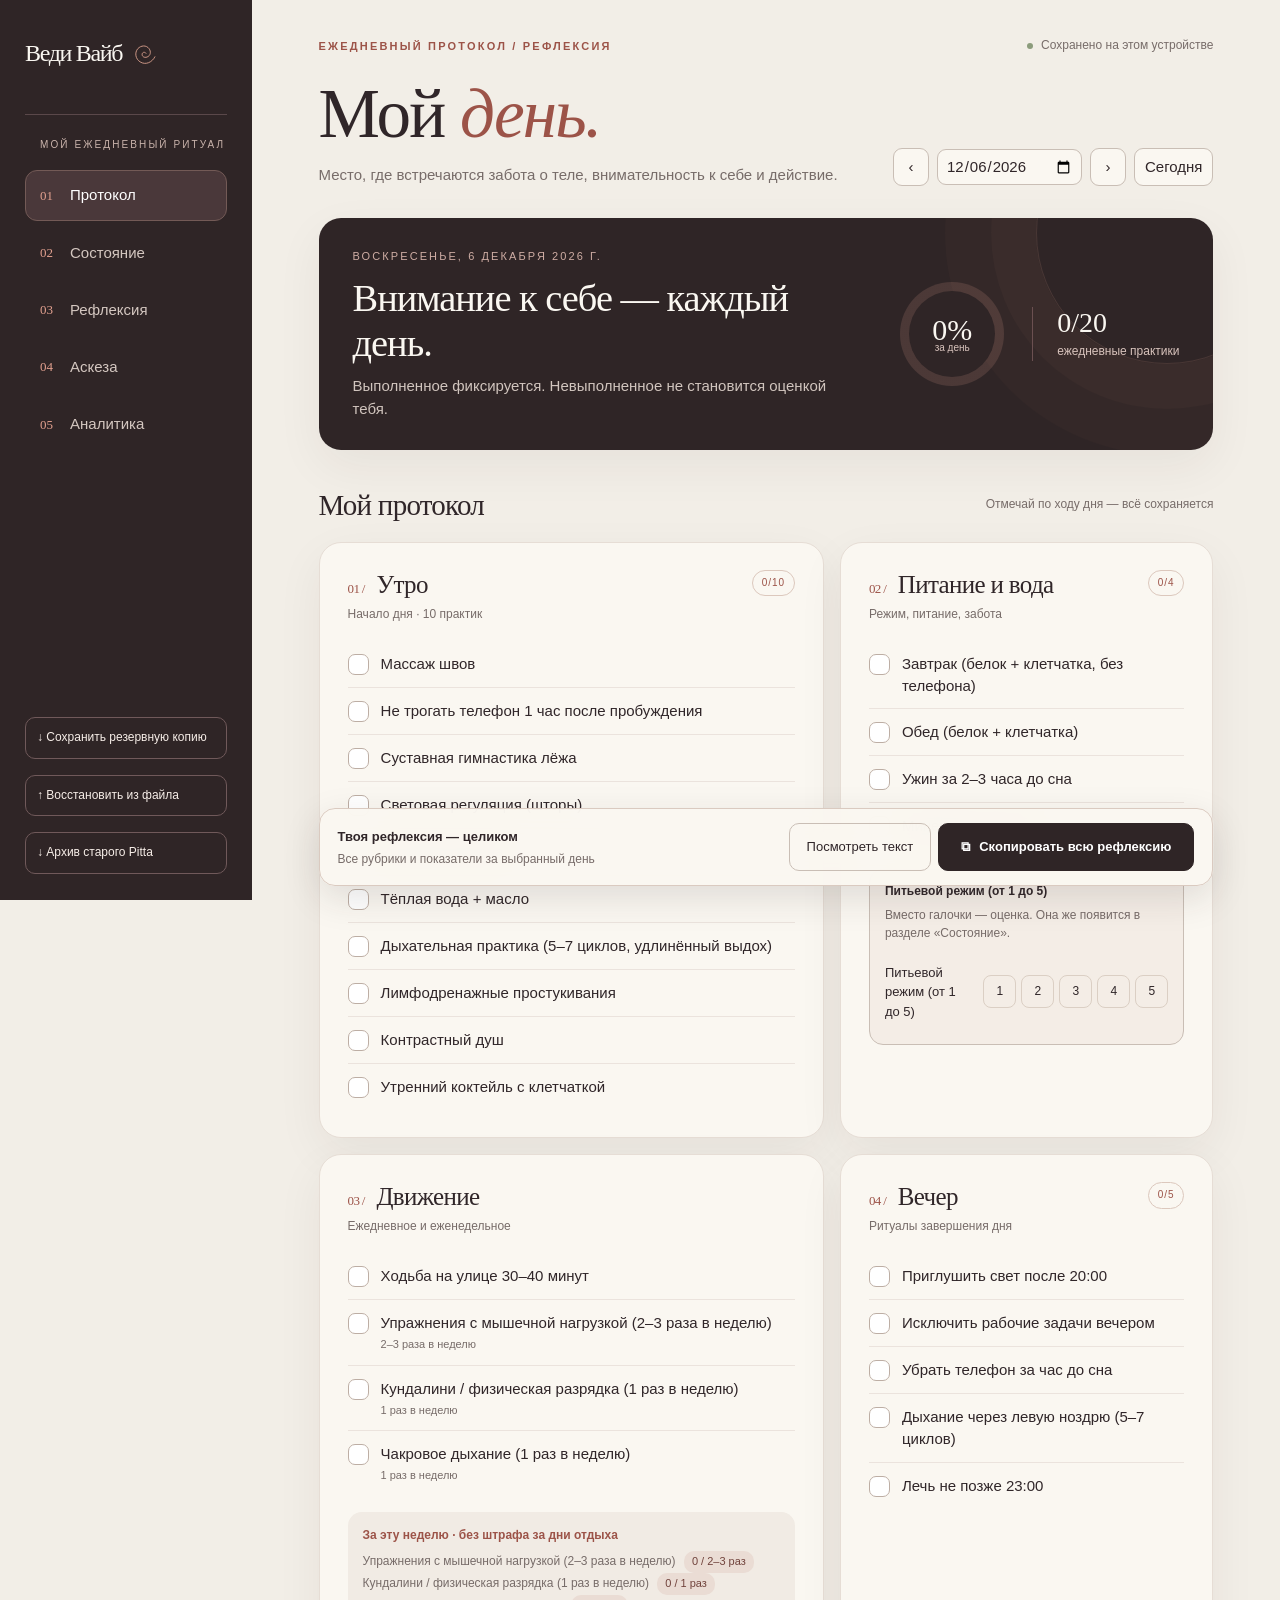
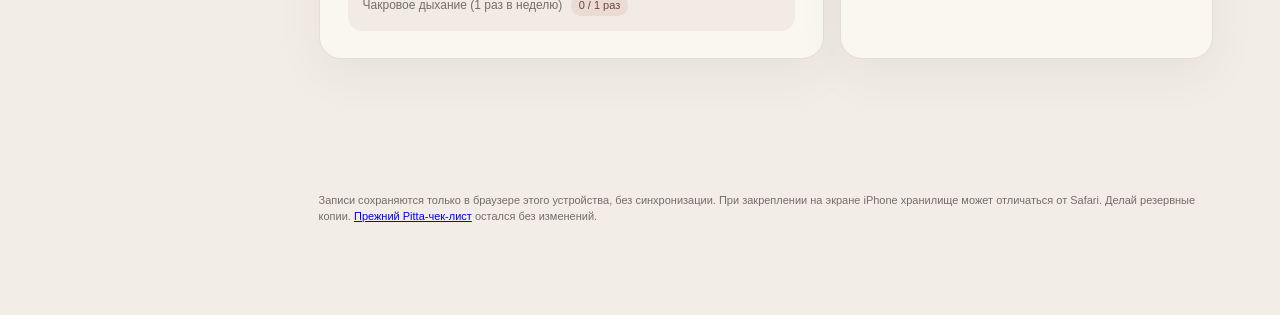
==== moy-den/index.html @ ae90d8ea "fix(moy-den): polish analytics mobile UX and safe restore" ====
<!doctype html>
<html lang="ru">
<head>
<meta charset="utf-8"><meta name="viewport" content="width=device-width,initial-scale=1,viewport-fit=cover">
<meta name="theme-color" content="#2F2526"><meta name="description" content="Личный протокол и ежедневная рефлексия — Веди Вайб">
<title>Мой день · Веди Вайб</title>
<meta name="application-name" content="Мой день">
<meta name="apple-mobile-web-app-capable" content="yes">
<meta name="apple-mobile-web-app-status-bar-style" content="default">
<meta name="apple-mobile-web-app-title" content="Мой день">
<link rel="icon" type="image/png" sizes="192x192" href="./icon-192.png">
<link rel="apple-touch-icon" sizes="180x180" href="./apple-touch-icon.png">
<link rel="manifest" href="./manifest.webmanifest">
<link rel="stylesheet" href="./analytics.css">
<style>
.mobile-data-actions{display:none}
@media(max-width:820px){.mobile-data-actions{display:flex;flex-wrap:wrap;gap:7px;margin:25px 0 10px}.mobile-data-actions button{background:#FAF7F1;border:1px solid #C9BEB5;color:#302629;border-radius:10px;padding:9px 11px;font-size:11px}}
:root{--wine:#2F2526;--paper:#F2EEE7;--cream:#FAF7F1;--ink:#302629;--line:#C9BEB5;--muted:#776C69;--coral:#D87967;--rose:#E2A08F;--darkrose:#9C5348;--lightline:#E7DED6;--radius:22px;--shadow:0 16px 48px rgba(47,37,38,.06)}
*{box-sizing:border-box}html{scroll-behavior:smooth}body{margin:0;background:var(--paper);color:var(--ink);font-family:"Segoe UI",Arial,sans-serif;font-size:15px;line-height:1.48}button,input,textarea{font:inherit}button{cursor:pointer}button:focus-visible,input:focus-visible,textarea:focus-visible{outline:3px solid #D87967;outline-offset:3px}button:disabled{cursor:not-allowed;opacity:.45}
.app{display:grid;grid-template-columns:252px minmax(0,1fr);min-height:100vh}.sidebar{background:var(--wine);color:var(--cream);padding:36px 25px 26px;display:flex;flex-direction:column;min-height:100vh;position:sticky;top:0;height:100vh}.brand{display:flex;align-items:center;gap:12px;text-decoration:none;color:inherit}.brand-symbol{width:38px;height:38px;border:1px solid rgba(226,160,143,.45);border-radius:50%;display:grid;place-items:center;font-family:Georgia,serif;font-size:28px;color:var(--rose);line-height:1}.brand-text{font-family:Georgia,serif;letter-spacing:.1em;font-size:21px}.brand-caption{font-size:10px;text-transform:uppercase;letter-spacing:.19em;color:#C5B8B1;margin-top:3px}.side-divider{height:1px;background:#5A484A;margin:42px 0 23px}.side-label{font-size:10px;text-transform:uppercase;letter-spacing:.21em;color:#C9B3AB;margin:0 0 18px 15px}.nav{display:grid;gap:7px}.nav button{color:#D4C7C0;background:transparent;border:1px solid transparent;border-radius:12px;padding:13px 14px;text-align:left;display:flex;align-items:center;gap:12px;transition:.2s}.nav button:hover{background:rgba(255,255,255,.06)}.nav button.active{background:#4A383A;color:white;border-color:#735A56}.nav-index{font-family:Georgia,serif;color:var(--rose);font-size:13px;width:18px}.side-bottom{margin-top:auto}.side-lineart{height:175px;position:relative;overflow:hidden;opacity:.9}.side-lineart svg{position:absolute;left:0;bottom:0;width:100%;height:170px}.side-note{font:italic 19px/1.4 Georgia,serif;color:#E8D9D0;margin:16px 0 12px}.side-foot{font-size:11px;color:#AD9A94;line-height:1.6}.side-btn{border:1px solid #70595A;color:#F7EEE8;background:transparent;padding:11px;border-radius:10px;width:100%;margin-top:16px;text-align:left;font-size:12px}.side-btn:hover{background:#49383A}
.content{min-width:0;padding:37px clamp(22px,5.2vw,78px) 80px}.container{max-width:1140px;margin:auto}.topline{display:flex;justify-content:space-between;align-items:center;gap:15px}.eyebrow{font-size:11px;text-transform:uppercase;letter-spacing:.2em;color:var(--darkrose);font-weight:650}.topright{display:flex;gap:8px;align-items:center;font-size:12px;color:var(--muted)}.topright .dot{height:6px;width:6px;background:#8C9C7C;border-radius:50%}h1,h2,h3{font-family:Georgia,"Times New Roman",serif;font-weight:400;letter-spacing:-.026em}h1{font-size:clamp(44px,5.4vw,76px);line-height:1.06;margin:22px 0 14px}h1 em{font-weight:400;font-style:italic;color:var(--darkrose)}.subtitle{color:var(--muted);font-size:15px;margin:0;max-width:670px}.date-control{display:flex;gap:8px;align-items:center;flex-wrap:wrap}.small-btn{border:1px solid var(--line);color:var(--ink);background:var(--cream);min-width:36px;min-height:36px;border-radius:9px;padding:7px 10px}.small-btn:hover{border-color:var(--darkrose)}.date-input{background:var(--cream);border:1px solid var(--line);border-radius:9px;padding:7px 8px;height:36px;color:var(--ink);width:145px}.head-flex{display:flex;justify-content:space-between;align-items:flex-end;gap:22px;margin-bottom:32px}
.hero{background:var(--wine);color:var(--cream);border-radius:var(--radius);padding:30px 34px;display:flex;justify-content:space-between;align-items:center;gap:30px;position:relative;overflow:hidden;box-shadow:var(--shadow)}.hero:after{content:"";position:absolute;height:260px;width:260px;border:1px solid rgba(226,160,143,.14);border-radius:50%;right:-85px;top:-116px;box-shadow:0 0 0 45px rgba(226,160,143,.027),0 0 0 91px rgba(226,160,143,.025);pointer-events:none}.hero small{display:block;color:#CFADA4;font-size:11px;text-transform:uppercase;letter-spacing:.19em;margin-bottom:12px}.hero h2{font-size:clamp(26px,3vw,40px);margin:0 0 9px;line-height:1.17;max-width:480px}.hero p{margin:0;color:#D1C5BE;max-width:490px}.hero-stats{display:flex;align-items:center;gap:28px;position:relative;z-index:1;flex-shrink:0}.ring{width:104px;height:104px;border-radius:50%;display:grid;place-items:center;background:conic-gradient(var(--rose) 0deg,rgba(226,160,143,.16) 0);position:relative}.ring:before{content:"";width:86px;height:86px;position:absolute;background:var(--wine);border-radius:50%}.ring-value{position:relative;font:30px Georgia,serif}.ring-caption{position:relative;display:block;font-size:10px;color:#D8C3BC;margin-top:-6px;text-align:center}.hero-mini{border-left:1px solid #6B5051;padding-left:24px;min-width:100px}.hero-mini strong{display:block;font:28px Georgia,serif;color:var(--cream)}.hero-mini span{font-size:12px;color:#D8C3BC}
.tabs-mobile{display:none}.section-title{display:flex;align-items:center;justify-content:space-between;gap:12px;margin:34px 0 15px}.section-title h2{font-size:29px;margin:0}.section-title p{font-size:12px;color:var(--muted);margin:0;text-align:right}.grid{display:grid;grid-template-columns:minmax(0,1.15fr) minmax(0,.85fr);gap:16px}.card{background:var(--cream);border:1px solid #E6DDD5;border-radius:var(--radius);padding:27px 28px;box-shadow:var(--shadow);min-width:0}.card-header{display:flex;align-items:flex-start;justify-content:space-between;gap:10px;margin:0 0 17px}.card-header h3{margin:0;font-size:25px;line-height:1.18}.card-sub{margin:7px 0 0;color:var(--muted);font-size:12px}.microtag{font-size:10px;letter-spacing:.09em;text-transform:uppercase;color:var(--darkrose);border:1px solid #DCC8BD;border-radius:20px;padding:5px 9px;white-space:nowrap}.checklist{display:grid;gap:0}.checkrow{display:flex;align-items:flex-start;gap:12px;border-top:1px solid #EBE3DD;padding:12px 0;cursor:pointer}.checkrow:first-child{border-top:none}.checkrow input{appearance:none;flex:0 0 21px;width:21px;height:21px;border:1.5px solid #BDAEA4;border-radius:7px;margin:1px 0 0;background:#fff;position:relative;cursor:pointer}.checkrow input:checked{background:var(--darkrose);border-color:var(--darkrose)}.checkrow input:checked:after{content:"";position:absolute;left:6px;top:2px;width:6px;height:11px;border:solid #fff;border-width:0 2px 2px 0;transform:rotate(45deg)}.checkrow .label{line-height:1.45}.checkrow input:checked~.label{color:var(--muted)}.check-meta{font-size:11px;color:var(--muted);display:block;margin-top:3px}.weekly-box{margin-top:16px;padding:15px;background:#F1EBE4;border-radius:14px}.weekly-head{font-size:12px;color:var(--darkrose);font-weight:650;margin-bottom:6px}.weekly-row{font-size:12px;color:var(--muted);line-height:1.8}.chip{display:inline-block;background:#EADCD4;color:#70423B;border-radius:10px;padding:1px 8px;font-size:11px;margin-left:5px}
.scale-wrap{display:grid;gap:13px}.field-label{display:block;font-size:13px;font-weight:600;color:var(--ink);margin-bottom:8px}.scale-row{display:flex;align-items:center;justify-content:space-between;gap:12px;padding:10px 0;border-top:1px solid #EBE3DD}.scale-row:first-child{border-top:none}.scale-row .field-label{margin:0;max-width:53%;font-weight:500}.score-buttons{display:flex;gap:5px}.score-buttons button{height:33px;width:33px;border:1px solid #DBCFC4;border-radius:8px;background:transparent;color:var(--ink);font-size:12px}.score-buttons button.selected{background:var(--wine);color:#fff;border-color:var(--wine)}.score-buttons button:hover{border-color:var(--darkrose)}.time-pair{display:grid;grid-template-columns:1fr 1fr;gap:12px;margin-bottom:16px}.time-pair input{width:100%;height:43px;border:1px solid #D9CBC1;background:#FFFCF8;border-radius:10px;padding:8px 12px;color:var(--ink)}.yesno{display:flex;gap:7px}.yesno button{flex:1;border:1px solid #D9CBC1;background:transparent;border-radius:9px;padding:9px;color:var(--ink)}.yesno button.selected{background:var(--wine);color:white}.note{font-size:12px;color:var(--muted);line-height:1.5}.field{margin-bottom:22px}.field:last-child{margin-bottom:0}.field textarea{display:block;width:100%;min-height:108px;resize:vertical;border:1px solid #DBCEC4;background:#FFFCF8;border-radius:12px;padding:13px 14px;color:var(--ink);font-size:14px;line-height:1.55}.field textarea::placeholder{color:#A69A92}.field .hint{font-size:11px;color:var(--muted);margin-top:6px}.field.small textarea{min-height:78px}.statement{border-left:2px solid #C78878;padding-left:17px;margin:14px 0 20px;color:var(--muted);font:italic 17px/1.45 Georgia,serif}.metric-grid{display:grid;grid-template-columns:1fr 1fr;gap:18px}.metric-label{font-size:12px;font-weight:600;margin:0 0 7px}.bigcard{margin-top:16px}.ref-grid{display:grid;grid-template-columns:1fr 1fr;gap:16px}.chapter-no{font:13px Georgia,serif;color:var(--darkrose);margin-right:6px}.aside-state{border:1px solid var(--line);background:#F4EDE6;border-radius:14px;padding:13px 15px;font-size:12px;color:var(--muted);margin-top:20px}.aside-state strong{color:var(--ink)}
.ask-grid{display:grid;grid-template-columns:1fr 1fr;gap:16px}.ask-count{display:flex;align-items:baseline;gap:9px;margin:10px 0 3px}.ask-count strong{font:44px Georgia,serif;letter-spacing:-.04em}.ask-count small{color:var(--muted)}.progress-line{height:7px;border-radius:100px;background:#EADDD3;overflow:hidden;margin:13px 0}.progress-line span{display:block;width:0;height:100%;background:var(--darkrose);border-radius:inherit;transition:width .25s}.ask-row{display:grid;grid-template-columns:1fr auto;align-items:center;gap:11px;padding:13px 0;border-top:1px solid #EAE0D8}.ask-row strong{font-size:13px;font-weight:600}.ask-row span{display:block;font-size:11px;color:var(--muted);margin-top:3px}.ask-row .checkrow{border:0;padding:0;margin:0}.ask-row .checkrow .label{display:none}.ask-row .checkrow input{width:24px;height:24px;flex-basis:24px}.ask-row .checkrow input:checked:after{left:7px;top:3px}.ask-text{margin-top:8px}.ask-text textarea{min-height:75px}.ascesis-outside{font-size:12px;background:#EEE4DC;padding:14px 16px;border-radius:10px;color:#6A5049}
.footer-action{position:sticky;bottom:14px;z-index:5;margin-top:30px;background:rgba(250,247,241,.95);backdrop-filter:blur(18px);border:1px solid #DACAC0;border-radius:16px;padding:14px 18px;box-shadow:0 12px 36px rgba(47,37,38,.13);display:flex;gap:18px;align-items:center;justify-content:space-between}.footer-action strong{font-size:13px}.footer-action small{display:block;font-size:12px;color:var(--muted);margin-top:3px}.primary{background:var(--wine);border:1px solid var(--wine);color:#fff;border-radius:10px;padding:13px 22px;font-size:13px;font-weight:600;display:inline-flex;align-items:center;justify-content:center;gap:9px}.primary:hover{background:#4F3639}.secondary{background:transparent;border:1px solid var(--line);color:var(--ink);border-radius:10px;padding:12px 17px;font-size:13px}.action-buttons{display:flex;gap:7px}.page{display:none}.page.active{display:block;animation:appear .2s ease}@keyframes appear{from{opacity:.6;transform:translateY(6px)}to{opacity:1;transform:none}}.footnote{font-size:11px;color:var(--muted);margin-top:25px}.toaster{position:fixed;right:22px;bottom:100px;background:var(--wine);color:#fff;padding:12px 17px;border-radius:10px;z-index:50;box-shadow:var(--shadow);font-size:13px;opacity:0;pointer-events:none;transform:translateY(8px);transition:.2s}.toaster.show{opacity:1;transform:none}.modal-backdrop{position:fixed;inset:0;background:rgba(20,12,15,.6);display:none;align-items:center;justify-content:center;z-index:30;padding:15px}.modal-backdrop.open{display:flex}.modal{background:var(--cream);border-radius:18px;padding:25px;max-width:700px;width:100%;max-height:94vh;display:flex;flex-direction:column}.modal h2{font-size:27px;margin:0 0 7px}.modal p{font-size:12px;color:var(--muted);margin:0 0 13px}.modal textarea{width:100%;height:min(60vh,590px);resize:vertical;border:1px solid var(--line);border-radius:12px;background:#fff;padding:15px;font-size:13px;line-height:1.55}.modal-actions{display:flex;justify-content:flex-end;gap:9px;margin-top:13px}.mobile-brand{display:none}
@media(max-width:1100px){.app{grid-template-columns:206px minmax(0,1fr)}.sidebar{padding:28px 17px}.content{padding:32px 30px 85px}.grid{grid-template-columns:1fr 1fr}.card{padding:24px 20px}.hero-stats{gap:15px}.hero-mini{padding-left:15px}}
@media(max-width:820px){.app{display:block}.sidebar{display:none}.mobile-brand{display:flex;align-items:center;gap:9px;padding:15px 20px;background:var(--wine);color:#fff}.mobile-brand .brand-symbol{width:30px;height:30px;font-size:21px}.mobile-brand .brand-text{font-size:19px}.content{padding:24px 17px 100px}.container{max-width:650px}.tabs-mobile{position:sticky;top:0;z-index:10;display:flex;gap:5px;padding:10px 16px;background:rgba(242,238,231,.96);backdrop-filter:blur(15px);overflow:auto;scrollbar-width:none;border-bottom:1px solid #E1D5C9}.tabs-mobile button{border:0;background:transparent;padding:11px 14px;color:#6C5D5A;white-space:nowrap;border-radius:10px;font-size:12px}.tabs-mobile button.active{color:white;background:var(--wine)}.topline{margin-top:2px}.grid,.ref-grid,.ask-grid{grid-template-columns:1fr}.head-flex{align-items:flex-start;flex-direction:column;margin-bottom:24px;gap:15px}.head-flex h1{margin-top:11px}.hero{padding:26px;align-items:flex-start;flex-direction:column;gap:22px}.hero-stats{width:100%;justify-content:space-between}.section-title{margin-top:30px}.section-title h2{font-size:26px}.footer-action{bottom:9px;padding:11px 12px}.footer-action>div:first-child{display:none}.primary{padding:13px 15px}.secondary{padding:12px 11px}.action-buttons{width:100%}.action-buttons button:last-child{flex:1}.hero-mini{margin-left:auto}.card{padding:22px}.mobile-hidden{display:none}}
@media(max-width:380px){.score-buttons{gap:3px}.score-buttons button{width:29px;height:32px}.scale-row .field-label{font-size:12px;max-width:46%}.section-title p{max-width:150px}.card{padding:20px 16px}}

/* Identity transferred from current accepted Vedi Vibe site; replace placeholder Latin "V" mark. */
.brand-symbol{width:28px;height:28px;border:0;border-radius:0;display:block;flex:none;color:#DBA18E;line-height:normal}
.brand-text{font-family:Georgia,"Times New Roman",serif;font-size:24px;font-weight:400;letter-spacing:-.055em;text-transform:none}
.mobile-brand{justify-content:flex-start;gap:9px}
.mobile-brand .brand-symbol{width:23px;height:23px;color:#DBA18E}
.mobile-brand .brand-text{font-size:21px}
.sidebar .brand{justify-content:flex-start;gap:10px}
@media(max-width:820px){.mobile-brand .brand-symbol{font-size:initial}}
</style>
</head>
<body>
<div class="mobile-brand"><span class="brand-text">Веди Вайб</span><svg class="brand-symbol" viewBox="0 0 110 110" aria-hidden="true"><path d="M55 52 C50 45 41 48 40 55 C38 64 48 71 59 67 C73 62 76 46 67 34 C56 19 35 21 23 34 C9 50 14 75 32 86 C54 100 80 87 90 66" fill="none" stroke="currentColor" stroke-width="3.5" stroke-linecap="round" stroke-linejoin="round"/></svg></div>
<div class="tabs-mobile" id="mobileNav"></div>
<div class="app"><aside class="sidebar">
<a class="brand" href="#" aria-label="Веди Вайб: мой день"><span class="brand-text">Веди Вайб</span><svg class="brand-symbol" viewBox="0 0 110 110" aria-hidden="true"><path d="M55 52 C50 45 41 48 40 55 C38 64 48 71 59 67 C73 62 76 46 67 34 C56 19 35 21 23 34 C9 50 14 75 32 86 C54 100 80 87 90 66" fill="none" stroke="currentColor" stroke-width="3.5" stroke-linecap="round" stroke-linejoin="round"/></svg></a>
<div class="side-divider"></div><div class="side-label">Мой ежедневный ритуал</div><nav class="nav" id="desktopNav"></nav>
<div class="side-bottom"><button class="side-btn" id="backupBtn">↓ Сохранить резервную копию</button><button class="side-btn" id="restoreBtn">↑ Восстановить из файла</button><button class="side-btn" id="legacyBtn">↓ Архив старого Pitta</button><input id="restoreFile" type="file" accept=".json,application/json" hidden></div>
</aside>
<main class="content"><div class="container">
<div class="topline"><span class="eyebrow">Ежедневный протокол / рефлексия</span><span class="topright"><span class="dot"></span><span id="saveStatus">Сохранено на этом устройстве</span></span></div>
<div class="head-flex"><div><h1>Мой <em>день.</em></h1><p class="subtitle">Место, где встречаются забота о теле, внимательность к себе и действие.</p></div><div class="date-control"><button class="small-btn" id="prevDay" title="Предыдущий день">‹</button><input class="date-input" type="date" id="selectedDate" aria-label="Дата записи"><button class="small-btn" id="nextDay" title="Следующий день">›</button><button class="small-btn" id="todayBtn">Сегодня</button></div></div>
<div class="hero"><div><small id="dateEyebrow">Мой день</small><h2 id="heroHeading">Сегодня начинается с внимания.</h2><p id="heroCaption">Выполненное фиксируется. Невыполненное не становится оценкой тебя.</p></div><div class="hero-stats"><div class="ring" id="progressRing"><div><div class="ring-value" id="progressPercent">0%</div><span class="ring-caption">за день</span></div></div><div class="hero-mini"><strong id="dailyDone">0/20</strong><span>ежедневные практики</span></div></div></div>

<section class="page active" id="page-protocol" aria-label="Мой протокол"><div class="section-title"><h2>Мой протокол</h2><p>Отмечай по ходу дня — всё сохраняется</p></div><div class="grid"><div class="card"><div class="card-header"><div><h3><span class="chapter-no">01 /</span> Утро</h3><p class="card-sub">Начало дня · 10 практик</p></div><span class="microtag" id="morningStat">0/10</span></div><div class="checklist" id="morningList"></div></div><div class="card"><div class="card-header"><div><h3><span class="chapter-no">02 /</span> Питание и вода</h3><p class="card-sub">Режим, питание, забота</p></div><span class="microtag" id="foodStat">0/4</span></div><div class="checklist" id="foodList"></div><div class="aside-state"><strong>Питьевой режим (от 1 до 5)</strong><p class="note" style="margin:5px 0 11px">Вместо галочки — оценка. Она же появится в разделе «Состояние».</p><div id="waterInProtocol"></div></div></div><div class="card"><div class="card-header"><div><h3><span class="chapter-no">03 /</span> Движение</h3><p class="card-sub">Ежедневное и еженедельное</p></div></div><div class="checklist" id="moveList"></div><div class="weekly-box" id="weeklyStatus"></div></div><div class="card"><div class="card-header"><div><h3><span class="chapter-no">04 /</span> Вечер</h3><p class="card-sub">Ритуалы завершения дня</p></div><span class="microtag" id="eveningStat">0/5</span></div><div class="checklist" id="eveningList"></div></div></div></section>

<section class="page" id="page-state" aria-label="Тело и дневник состояния"><div class="section-title"><h2>Тело</h2><p>Наблюдения без повторного ввода</p></div><div class="grid"><div class="card"><div class="card-header"><div><h3>Сон и энергия</h3><p class="card-sub">Показатели за выбранный день</p></div></div><div class="time-pair"><label><span class="field-label">Время отхода ко сну</span><input type="time" data-bind="sleepAt"></label><label><span class="field-label">Время пробуждения</span><input type="time" data-bind="wakeAt"></label></div><div id="sleepScales"></div></div><div class="card"><div class="card-header"><div><h3>Питание и вода</h3><p class="card-sub">Наблюдение, не контроль</p></div></div><div class="field-label">Перекусы (да/нет)</div><div class="yesno" id="snacksChoice"></div><div style="height:22px"></div><div id="waterScale"></div></div></div><div class="section-title"><h2>ДНЕВНИК СОСТОЯНИЯ</h2><p>Показатели и личные заметки</p></div><div class="grid"><div class="card"><div class="card-header"><div><h3>Как я себя чувствую</h3></div></div><div id="generalStateScales"></div><div class="aside-state"><strong>Самодостаточность ↔ Опора</strong><br>1 — держала всё сама, через силу; 3 — смешанное состояние; 5 — позволила себе принять поддержку.</div></div><div class="card"><div class="card-header"><div><h3>Заметки</h3><p class="card-sub">Что важное / инсайт / состояние</p></div></div><div class="field"><textarea data-bind="notes" placeholder="Запиши то, что важно сохранить..."></textarea></div></div></div></section>

<section class="page" id="page-reflection" aria-label="Рефлексия"><div class="section-title"><h2>Рефлексия</h2><p>Твои рубрики и вопросы — без переименования</p></div><div class="ref-grid"><div class="card"><div class="card-header"><div><h3>Чувства</h3></div></div><div class="field small"><label class="field-label" for="feel1">что чувствовал в течении дня:</label><textarea id="feel1" data-bind="feelDay" placeholder="..."></textarea></div><div class="field small"><label class="field-label" for="feel2">яркие эмоции -</label><textarea id="feel2" data-bind="feelBright" placeholder="..."></textarea></div><div class="field small"><label class="field-label" for="feel3">Подавила -</label><textarea id="feel3" data-bind="feelSuppressed" placeholder="..."></textarea></div></div><div class="card"><div class="card-header"><div><h3>Действия</h3></div></div><div class="field"><label class="field-label" for="action1">операционные действия:</label><textarea id="action1" data-bind="actionOps" placeholder="..."></textarea></div><div class="field"><label class="field-label" for="action2">Системные действия:</label><textarea id="action2" data-bind="actionSys" placeholder="..."></textarea></div><div class="field"><label class="field-label" for="gratitude">Благодарности</label><textarea id="gratitude" data-bind="gratitude" placeholder="..."></textarea></div></div></div><div class="section-title"><h2>Лабораторный протокол</h2><p>Формулировки из исходного документа</p></div><div class="grid"><div class="card"><div class="field"><label class="field-label">Что я на самом деле хочу?</label><textarea data-bind="lab1" placeholder="..."></textarea></div><div class="field"><label class="field-label">Где сегодня я была самостоятельной и осталась в связи? Что существовало между нами помимо нужды и пользы?</label><textarea data-bind="lab2" placeholder="Контакт с собой тоже можно описать..."></textarea></div></div><div class="card"><div class="field"><label class="field-label">Какое доказательство новой связи я получила?</label><textarea data-bind="lab3" placeholder="..."></textarea></div><div class="field"><label class="field-label">Где сегодня я почувствовала, что жизнь поддерживает меня и мне не нужно всё создавать и удерживать одной?</label><textarea data-bind="lab4" placeholder="..."></textarea></div></div></div></section>

<section class="page" id="page-ascesis" aria-label="Аскеза"><div class="section-title"><h2>Аскеза</h2><p>Два самостоятельных трекера</p></div><div class="ask-grid"><div class="card"><div class="card-header"><div><h3>Мантра ЛЯМ 108 раз</h3><p class="card-sub">Начало 05.09.2026 · цель 45 выполнений</p></div></div><div class="ask-count"><strong id="mantraCounter">35</strong><small>из 45 выполнений</small></div><div class="progress-line"><span id="mantraLine"></span></div><div class="note" id="mantraExplanation"></div><div class="ask-row"><div><strong>Сегодня: мантра ЛЯМ 108 раз</strong><span>Отметь выполнение за выбранный день</span></div><label class="checkrow"><input id="mantraCheck" type="checkbox" aria-label="Мантра ЛЯМ 108 раз выполнена"><span class="label"></span></label></div><div class="aside-state"><strong>Основание расчёта:</strong> 35 выполнений по состоянию на 16.10.2026, с учётом семи пропусков по твоим словам. Даты прошлых пропусков неизвестны и не восстанавливаются автоматически.</div></div><div class="card"><div class="card-header"><div><h3>Учиться · Проявленность · Продажа</h3><p class="card-sub">17.10—31.12.2026 · 76 календарных дней</p></div></div><div class="ask-count"><strong id="ascesisDay">1</strong><small id="ascesisDayCaption">день из 76</small></div><div class="progress-line"><span id="ascesisLine"></span></div><div class="note">По одному часу на каждое направление, каждый день. Три независимые отметки.</div><div id="ascesisFields"></div></div></div></section>

<section class="page" id="page-analytics" aria-label="Аналитика состояния и практик">
  <div class="section-title"><h2>Аналитика</h2><p>Динамика состояния и закономерности</p></div>
  <div class="a-date-control"><label for="aAnalysisDate">Данные по дату</label><input type="date" id="aAnalysisDate" aria-label="Дата окончания периода аналитики"><button id="aAnalysisToday" type="button">Сегодня</button></div>
  <div class="a-period" role="group" aria-label="Период аналитики">
    <button type="button" data-analytics-range="7" class="selected" aria-pressed="true">7 дней</button>
    <button type="button" data-analytics-range="14" aria-pressed="false">14 дней</button>
    <button type="button" data-analytics-range="30" aria-pressed="false">30 дней</button>
  </div>
  <p class="a-period-label" id="aPeriodLabel"></p>
  <div class="a-summary" id="aSummary" aria-live="polite"></div>
  <section class="a-card" aria-label="Динамика состояния">
    <header><h3>Динамика состояния</h3><p>Энергия, тревога и ощущение опоры · шкала 1–5</p></header>
    <div class="a-legend" aria-label="Цвета графиков"><span><b class="energy"></b> Энергия</span><span><b class="anxiety"></b> Тревога</span><span><b class="support"></b> Опора</span></div>
    <div id="aChart" class="a-chart" role="img" aria-label="Графики энергии, тревоги и опоры по дням"></div>
    <div class="a-metrics" id="aExtra"></div>
  </section>
  <section class="a-card" aria-label="Практики и состояние">
    <header><h3>Практики и состояние</h3><p>Отмеченные практики за завершённые дни</p></header>
    <div id="aPractices"></div>
    <p class="a-note" id="aTodayNote"></p>
    <div id="aWeekly"></div>
    <p class="a-note">Незаполненный день не считается невыполнением. Еженедельные практики подсчитываются отдельно.</p>
  </section>
  <div class="a-pair">
    <section class="a-card" aria-label="Закономерности">
      <header><h3>Закономерности</h3><p>Наблюдения по сопоставимым дням</p></header>
      <div id="aInsights"></div>
      <p class="a-micro">Совпадение показателей не доказывает причину. Выводы появляются только при достаточном числе сравнимых записей.</p>
    </section>
    <section class="a-card" aria-label="Аскезы">
      <header><h3>Аскезы</h3><p>Прогресс по личным отметкам</p></header>
      <div id="aAscesis"></div>
    </section>
  </div>
  <p class="a-note">Показатели берутся только из «Моего дня» в этом браузере. Голосовые сообщения, текст рефлексий и внешние сервисы не используются.</p>
</section>

<div class="mobile-data-actions"><button type="button" id="backupMobile">↓ Скачать резервную копию</button><button type="button" id="restoreMobile">↑ Восстановить из файла</button><button type="button" id="legacyMobile">↓ Архив старого Pitta</button></div>
<div class="footer-action"><div><strong>Твоя рефлексия — целиком</strong><small>Все рубрики и показатели за выбранный день</small></div><div class="action-buttons"><button class="secondary" id="previewExport">Посмотреть текст</button><button class="primary" id="copyAll"><span>⧉</span> Скопировать всю рефлексию</button></div></div><p class="footnote">Записи сохраняются только в браузере этого устройства, без синхронизации. При закреплении на экране iPhone хранилище может отличаться от Safari. Делай резервные копии. <a href="../" rel="noopener">Прежний Pitta-чек-лист</a> остался без изменений.</p>
</div></main></div>
<div class="modal-backdrop" id="modalBackdrop" role="dialog" aria-modal="true" aria-label="Текст рефлексии"><div class="modal"><h2>Запись для Telegram</h2><p>Полный текст — можешь убрать лишнее прямо здесь перед копированием.</p><textarea id="exportText" aria-label="Текст рефлексии"></textarea><div class="modal-actions"><button class="secondary" id="closeModal">Закрыть</button><button class="primary" id="copyFromModal">Скопировать текст</button></div></div></div>
<div class="toaster" id="toaster" role="status"></div>
<script>
(function(){'use strict';
const KEY='vedi-vibe-daily-preview-v1'; // Published release retains the approved preview data schema.
const CATS={morning:[
['massage','Массаж швов'],['noPhoneAM','Не трогать телефон 1 час после пробуждения'],['joints','Суставная гимнастика лёжа'],['curtains','Световая регуляция (шторы)'],['hygiene','Утренняя гигиена'],['oilWater','Тёплая вода + масло'],['breathAM','Дыхательная практика (5–7 циклов, удлинённый выдох)'],['tapping','Лимфодренажные простукивания'],['contrast','Контрастный душ'],['cocktail','Утренний коктейль с клетчаткой']],
food:[['breakfast','Завтрак (белок + клетчатка, без телефона)'],['lunch','Обед (белок + клетчатка)'],['dinner','Ужин за 2–3 часа до сна'],['mineral','Минеральная вода']],
move:[['walk','Ходьба на улице 30–40 минут'],['strength','Упражнения с мышечной нагрузкой (2–3 раза в неделю)','2–3 раза в неделю'],['kundalini','Кундалини / физическая разрядка (1 раз в неделю)','1 раз в неделю'],['chakra','Чакровое дыхание (1 раз в неделю)','1 раз в неделю']],
evening:[['dim','Приглушить свет после 20:00'],['noWork','Исключить рабочие задачи вечером'],['noPhonePM','Убрать телефон за час до сна'],['leftBreath','Дыхание через левую ноздрю (5–7 циклов)'],['bed23','Лечь не позже 23:00']]};
const weekly=['strength','kundalini','chakra'];
const dailyTasks=[...CATS.morning,...CATS.food,CATS.move[0],...CATS.evening];
const SCALES={sleepQuality:'Качество сна (от 1 до 5)',morningEnergy:'Уровень энергии утром (от 1 до 5)',anxiety:'Уровень тревоги в течение дня (от 1 до 5)',water:'Питьевой режим (от 1 до 5)',tension:'Напряжение',support:'Самодостаточность ↔ Опора'};
const ASCESIS=[['learn','Учиться','Где училась, что изучала...'],['presence','Проявленность','Как и где проявлялась...'],['sales','Продажа','Какие действия предпринимала...']];
const REFLECT=[['feelDay','что чувствовал в течении дня:'],['feelBright','яркие эмоции -'],['feelSuppressed','Подавила -'],['actionOps','операционные действия:'],['actionSys','Системные действия:'],['gratitude','Благодарности'],['lab1','Что я на самом деле хочу?'],['lab2','Где сегодня я была самостоятельной и осталась в связи? Что существовало между нами помимо нужды и пользы?'],['lab3','Какое доказательство новой связи я получила?'],['lab4','Где сегодня я почувствовала, что жизнь поддерживает меня и мне не нужно всё создавать и удерживать одной?']];
const PAGES=[['protocol','Протокол'],['state','Состояние'],['reflection','Рефлексия'],['ascesis','Аскеза'],['analytics','Аналитика']];
const $=id=>document.getElementById(id);
let db={version:1,records:{}};try{const old=JSON.parse(localStorage.getItem(KEY)||'null');if(old && old.records && typeof old.records==='object')db=old;}catch(e){}
const localYMD=date=>{const y=date.getFullYear();const m=String(date.getMonth()+1).padStart(2,'0');const d=String(date.getDate()).padStart(2,'0');return `${y}-${m}-${d}`};
let date=localYMD(new Date()),page='protocol',toastTimer;
const day=()=>{if(!db.records[date])db.records[date]={checks:{},fields:{},scores:{},ascesis:{},snacks:''};return db.records[date]};
const asDate=s=>new Date(s+'T12:00:00');
const dateDiff=(a,b)=>Math.round((asDate(b)-asDate(a))/86400000);
const escapeHTML=s=>String(s).replace(/[&<>"']/g,c=>({'&':'&amp;','<':'&lt;','>':'&gt;','"':'&quot;',"'":'&#39;'}[c]));
function save(){try{localStorage.setItem(KEY,JSON.stringify(db));$('saveStatus').textContent='Сохранено на этом устройстве';}catch(e){$('saveStatus').textContent='Не удалось сохранить — сделай копию';notify('Браузер не сохранил изменения')}}
function notify(msg){let t=$('toaster');t.textContent=msg;t.classList.add('show');clearTimeout(toastTimer);toastTimer=setTimeout(()=>t.classList.remove('show'),2800)}
function navInit(){for(const id of ['desktopNav','mobileNav']){const target=$(id);target.innerHTML=PAGES.map(([k,n],i)=>`<button type="button" data-page="${k}"><span class="${id==='desktopNav'?'nav-index':'mobile-hidden'}">0${i+1}</span>${n}</button>`).join('');target.addEventListener('click',ev=>{const b=ev.target.closest('[data-page]');if(b)goto(b.dataset.page)})}}
function goto(p){page=p;document.body.classList.toggle('analytics-active',p==='analytics');document.querySelectorAll('.page').forEach(el=>el.classList.toggle('active',el.id==='page-'+p));document.querySelectorAll('[data-page]').forEach(el=>{el.classList.toggle('active',el.dataset.page===p);el.setAttribute('aria-current',el.dataset.page===p?'page':'false')});window.scrollTo({top:0,behavior:'smooth'})}
function checklistHtml(cat){return CATS[cat].map(([id,label,period])=>`<label class="checkrow"><input type="checkbox" data-check="${id}"><span class="label">${escapeHTML(label)}${period?`<span class="check-meta">${escapeHTML(period)}</span>`:''}</span></label>`).join('')}
function scaleHtml(key){return `<div class="scale-row" data-scale="${key}"><span class="field-label">${escapeHTML(SCALES[key])}</span><div class="score-buttons" role="group" aria-label="${escapeHTML(SCALES[key])}">${[1,2,3,4,5].map(v=>`<button type="button" data-score="${key}" data-value="${v}" aria-pressed="false">${v}</button>`).join('')}</div></div>`}
function init(){navInit();for(let c of Object.keys(CATS))$(c+'List').innerHTML=checklistHtml(c);$('waterInProtocol').innerHTML=scaleHtml('water');$('waterScale').innerHTML=scaleHtml('water');$('sleepScales').innerHTML=scaleHtml('sleepQuality')+scaleHtml('morningEnergy')+scaleHtml('anxiety');$('generalStateScales').innerHTML=scaleHtml('tension')+scaleHtml('support');$('snacksChoice').innerHTML=['Да','Нет'].map(t=>`<button type="button" data-snacks="${t}">${t}</button>`).join('');$('ascesisFields').innerHTML=ASCESIS.map(([id,label,ph])=>`<div class="ask-row"><div><strong>${label} — 1 час</strong><span>Отметь выполнение за выбранный день</span></div><label class="checkrow"><input type="checkbox" data-asc="${id}" aria-label="${label} — 1 час выполнено"><span class="label"></span></label></div><div class="field ask-text small"><textarea data-bind="${id}Note" placeholder="${ph}"></textarea></div>`).join('');
$('selectedDate').addEventListener('change',e=>{if(e.target.value){date=e.target.value;refresh()}});
$('prevDay').addEventListener('click',()=>shift(-1));$('nextDay').addEventListener('click',()=>shift(1));$('todayBtn').addEventListener('click',()=>{date=localYMD(new Date());refresh()});
document.addEventListener('input',e=>{const key=e.target.dataset.bind;if(!key)return;day().fields[key]=e.target.value;save()});
document.addEventListener('change',e=>{if(e.target.dataset.check){day().checks[e.target.dataset.check]=e.target.checked;save();refreshStats()}
if(e.target.dataset.asc){day().ascesis[e.target.dataset.asc]=e.target.checked;save();refreshStats()}
if(e.target.id==='mantraCheck'){day().ascesis.mantra=e.target.checked;save();refreshStats()}});
document.addEventListener('click',e=>{let s=e.target.closest('[data-score]');if(s){let key=s.dataset.score;let v=Number(s.dataset.value);day().scores[key]=day().scores[key]===v?null:v;save();syncScale(key);return}let t=e.target.closest('[data-snacks]');if(t){day().snacks=day().snacks===t.dataset.snacks?'':t.dataset.snacks;save();syncSnacks()}});
$('previewExport').addEventListener('click',()=>{$('exportText').value=makeExport();$('modalBackdrop').classList.add('open');$('exportText').focus()});$('closeModal').addEventListener('click',()=>{$('modalBackdrop').classList.remove('open')});$('modalBackdrop').addEventListener('click',e=>{if(e.target.id==='modalBackdrop')$('modalBackdrop').classList.remove('open')});document.addEventListener('keydown',e=>{if(e.key==='Escape')$('modalBackdrop').classList.remove('open')});$('copyAll').addEventListener('click',()=>copy(makeExport()));$('copyFromModal').addEventListener('click',()=>copy($('exportText').value));
$('backupBtn').addEventListener('click',backup);$('backupMobile').addEventListener('click',backup);$('restoreBtn').addEventListener('click',()=>$('restoreFile').click());$('restoreMobile').addEventListener('click',()=>$('restoreFile').click());$('restoreFile').addEventListener('change',restore);$('legacyBtn').addEventListener('click',backupPitta);$('legacyMobile').addEventListener('click',backupPitta);
goto('protocol');refresh()}
function shift(num){let d=asDate(date);d.setDate(d.getDate()+num);date=localYMD(d);refresh()}
function refresh(){let d=day();$('selectedDate').value=date;let dateObj=asDate(date);$('dateEyebrow').textContent=dateObj.toLocaleDateString('ru-RU',{weekday:'long',day:'numeric',month:'long',year:'numeric'});$('heroHeading').textContent='Внимание к себе — каждый день.';
document.querySelectorAll('[data-check]').forEach(e=>{e.checked=!!d.checks[e.dataset.check]});document.querySelectorAll('[data-bind]').forEach(e=>{e.value=d.fields[e.dataset.bind]||''});document.querySelectorAll('[data-asc]').forEach(e=>{e.checked=!!d.ascesis[e.dataset.asc]});$('mantraCheck').checked=!!d.ascesis.mantra;for(let k in SCALES)syncScale(k);syncSnacks();refreshStats()}
function syncScale(key){let val=day().scores[key];document.querySelectorAll(`[data-score="${key}"]`).forEach(e=>{let selected=Number(e.dataset.value)===val;e.classList.toggle('selected',selected);e.setAttribute('aria-pressed',String(selected))})}
function syncSnacks(){document.querySelectorAll('[data-snacks]').forEach(e=>{let selected=e.dataset.snacks===day().snacks;e.classList.toggle('selected',selected);e.setAttribute('aria-pressed',String(selected))})}
function monday(ymd){let d=asDate(ymd);let weekday=(d.getDay()+6)%7;d.setDate(d.getDate()-weekday);return localYMD(d)}
function weekCount(id){let base=monday(date);let c=0;for(let [stamp,rec] of Object.entries(db.records)){if(monday(stamp)===base && rec.checks?.[id])c++}return c}
function refreshStats(){let rec=day(),total=dailyTasks.length,done=dailyTasks.filter(([id])=>rec.checks[id]).length,pct=Math.round(done/total*100);$('dailyDone').textContent=done+'/'+total;$('progressPercent').textContent=pct+'%';$('progressRing').style.background=`conic-gradient(var(--rose) ${pct*3.6}deg,rgba(226,160,143,.16) 0)`;
for(let cat of ['morning','food','evening']){$(cat+'Stat').textContent=CATS[cat].filter(([id])=>rec.checks[id]).length+'/'+CATS[cat].length}
$('weeklyStatus').innerHTML='<div class="weekly-head">За эту неделю · без штрафа за дни отдыха</div>'+CATS.move.slice(1).map(([id,name],idx)=>`<div class="weekly-row">${escapeHTML(name)} <span class="chip">${weekCount(id)} ${idx===0?'/ 2–3':'/ 1'} раз</span></div>`).join('');
const afterBase=Object.entries(db.records).filter(([d,x])=>d>='2026-10-17' && d<=date && x.ascesis?.mantra).length;const mantraCount=35+afterBase;$('mantraCounter').textContent=String(mantraCount);$('mantraLine').style.width=Math.min(100,mantraCount/45*100)+'%';$('mantraExplanation').textContent=date<'2026-10-17'?'Исторические отметки до 17.10 не восстановлены по дням.':mantraCount>=45?'Цель в 45 выполнений достигнута.':`До цели: ${45-mantraCount} выполнений. Пропуски не засчитываются.`;
let n=dateDiff('2026-10-17',date)+1;let inRange=n>0 && n<=76;let future=n>76;let showNum=Math.max(0,Math.min(76,n));$('ascesisDay').textContent=String(showNum);$('ascesisDayCaption').textContent='день из 76';$('ascesisLine').style.width=(showNum/76*100)+'%';document.querySelectorAll('[data-asc]').forEach(e=>{e.disabled=!inRange});$('ascesisFields').querySelectorAll('textarea').forEach(e=>{e.disabled=!inRange});$('ascesisDay').parentNode.title=inRange?'17.10–31.12.2026':future?'Период аскезы завершён':'Аскеза ещё не началась';
$('mantraCheck').disabled=date<'2026-10-17';
}
function stringifyChecks(section){return CATS[section].map(([id,text])=>(day().checks[id]?'✓ ':'○ ')+text).join('\n')}
function val(x){return x===undefined||x===null||String(x).trim()===''?'—':String(x).trim()}
function makeExport(){let d=day(),f=d.fields,s=d.scores,n=dateDiff('2026-10-17',date)+1,valid=n>0&&n<=76;
let incAscesis=Object.entries(db.records).filter(([ds,r])=>ds>='2026-10-17'&&ds<=date&&r.ascesis?.mantra).length;
let out=[`Форма ежедневного трекинга: ${asDate(date).toLocaleDateString('ru-RU',{day:'2-digit',month:'2-digit',year:'numeric'})}`,'',
'Тело:',`• Время отхода ко сну - ${val(f.sleepAt)}`,`• Время пробуждения - ${val(f.wakeAt)}`,`• ${SCALES.sleepQuality} - ${val(s.sleepQuality)}`,`• ${SCALES.morningEnergy} - ${val(s.morningEnergy)}`,`• ${SCALES.anxiety} - ${val(s.anxiety)}`,`• Перекусы (да/нет) - ${val(d.snacks)}`,`• ${SCALES.water} - ${val(s.water)}`,'',
'МОЙ ПРОТОКОЛ','Утро:',stringifyChecks('morning'),'','Питание и вода:',stringifyChecks('food'),'','Движение:',stringifyChecks('move'),'','Вечер:',stringifyChecks('evening'),'','ДНЕВНИК СОСТОЯНИЯ:',`• Напряжение (от 1 до 5) - ${val(s.tension)}`,`• Самодостаточность ↔ Опора (от 1 до 5) - ${val(s.support)}`,`• Заметки - ${val(f.notes)}`,'',
'Чувства:',...REFLECT.slice(0,3).map(([id,l])=>`• ${l} ${val(f[id])}`),'',
'Аскеза:',`• Мантра ЛЯМ 108 раз — ${d.ascesis.mantra?'✓':'○'}; выполнено ${35+incAscesis}/45`,
`• Учиться — 1 час — ${d.ascesis.learn?'✓':'○'}; ${val(f.learnNote)}`,
`• Проявленность — 1 час — ${d.ascesis.presence?'✓':'○'}; ${val(f.presenceNote)}`,
`• Продажа — 1 час — ${d.ascesis.sales?'✓':'○'}; ${val(f.salesNote)}`,
valid?`• День аскезы: ${n}/76 (17.10–31.12.2026)`:'• Период аскезы: 17.10–31.12.2026','',
'Действия:',`• операционные действия: ${val(f.actionOps)}`,`• Системные действия: ${val(f.actionSys)}`,'',
'Благодарности',val(f.gratitude),'',
'Лабораторный протокол:',...REFLECT.slice(6).map(([id,l])=>`${l}\n${val(f[id])}`)];return out.join('\n')}
async function copy(str){try{if(navigator.clipboard&&window.isSecureContext){await navigator.clipboard.writeText(str);notify('Полная рефлексия скопирована')}else throw new Error('No clipboard');}catch(e){$('exportText').value=str;$('modalBackdrop').classList.add('open');$('exportText').focus();$('exportText').select();try{if(document.execCommand('copy'))notify('Полная рефлексия скопирована');else notify('Выдели текст и выбери «Скопировать»')}catch(ex){notify('Выдели текст и выбери «Скопировать»')}}}
function backup(){let blob=new Blob([JSON.stringify(db,null,2)],{type:'application/json'}),url=URL.createObjectURL(blob),a=document.createElement('a');a.href=url;a.download='vedi-vibe-reflections-backup-'+localYMD(new Date())+'.json';a.click();setTimeout(()=>URL.revokeObjectURL(url),1000);notify('Резервная копия создана')}
function backupPitta(){const legacyState=localStorage.getItem('pitta-checklist-30-days-v1');const legacyStart=localStorage.getItem('pitta-checklist-start-date-v1');if(legacyState===null&&legacyStart===null){notify('На этом устройстве архив Pitta не найден');return;}const payload={source:'pitta-checklist',exportedAt:new Date().toISOString(),items:{'pitta-checklist-30-days-v1':legacyState,'pitta-checklist-start-date-v1':legacyStart}};let blob=new Blob([JSON.stringify(payload,null,2)],{type:'application/json'});let link=URL.createObjectURL(blob);let a=document.createElement('a');a.href=link;a.download='pitta-original-backup-'+localYMD(new Date())+'.json';a.click();setTimeout(()=>URL.revokeObjectURL(link),1000);notify('Архив старого Pitta создан. Его данные не менялись.');}
function validBackup(obj){
 const plain=x=>x!==null&&typeof x==='object'&&!Array.isArray(x)&&Object.getPrototypeOf(x)===Object.prototype;
 if(!plain(obj)||!plain(obj.records))return false;
 const dates=Object.entries(obj.records);
 return dates.every(([stamp,rec])=>{
  if(!/^\d{4}-\d{2}-\d{2}$/.test(stamp)||Number.isNaN(new Date(stamp+'T12:00:00').getTime())||!plain(rec))return false;
  for(const key of ['checks','fields','scores','ascesis'])if(rec[key]!==undefined&&!plain(rec[key]))return false;
  if(rec.snacks!==undefined&&!['','Да','Нет'].includes(rec.snacks))return false;
  return Object.values(rec.checks||{}).every(x=>typeof x==='boolean')&&
   Object.values(rec.fields||{}).every(x=>typeof x==='string')&&
   Object.values(rec.scores||{}).every(x=>x===null||(Number.isInteger(x)&&x>=1&&x<=5))&&
   Object.values(rec.ascesis||{}).every(x=>typeof x==='boolean');
 });
}
async function restore(e){
 const file=e.target.files[0];if(!file)return;
 try{
  const imported=JSON.parse(await file.text());
  if(!validBackup(imported))throw new Error('format');
  if(!confirm('Восстановить записи из выбранного файла? Текущие данные в этом браузере будут заменены.'))return;
  const payload=JSON.stringify(imported);
  localStorage.setItem(KEY,payload); // Commit only after fully validating the archive; do not change db on write failure.
  db=imported;
  $('saveStatus').textContent='Сохранено на этом устройстве';
  refresh();notify('Записи восстановлены');
 }catch(err){notify('Не удалось восстановить архив — текущие записи не изменены')}
 finally{e.target.value=''}
}
init();})();
</script><script src="./analytics.js"></script></body></html>

<!-- v1 review / 2026-10-17. Artwork: approved original on user Google Drive; do not replace. Legacy Pitta stays at ../ -->
---- moy-den/analytics.css ----
/* Analytics v1 — all styles scoped; other four sections retain their approved CSS. */
#page-analytics{--a-terracotta:#9C5348;--a-rose:#D7A095;--a-sage:#849B7D}
#page-analytics .section-title{margin-top:34px}
.a-period{display:flex;gap:5px;background:var(--cream);padding:5px;border:1px solid var(--line);border-radius:14px;max-width:520px}
.a-period button{flex:1;min-width:0;border:0;background:transparent;color:var(--muted);border-radius:9px;padding:12px 8px}
.a-period button.selected{background:var(--wine);color:white}
.a-period-label,.a-note{font-size:12px;color:var(--muted);line-height:1.5}
.a-period-label{margin:12px 0 18px}.a-note{margin:16px 1px 0}
.a-summary{display:grid;grid-template-columns:repeat(4,minmax(0,1fr));gap:12px;margin-bottom:16px}
.a-summary article{padding:19px 15px;background:var(--cream);border:1px solid #E6DDD5;border-radius:17px;min-width:0}
.a-summary article span,.a-summary article small{display:block;font-size:11px;color:var(--muted)}
.a-summary article strong{display:block;font:30px/1.15 Georgia,serif;margin:7px 0;color:var(--wine);overflow-wrap:anywhere}
.a-card{padding:26px 28px;background:var(--cream);border:1px solid #E6DDD5;border-radius:var(--radius);box-shadow:var(--shadow);min-width:0;margin-bottom:16px}
.a-card h3{font-size:clamp(25px,3vw,34px);line-height:1.16;margin:0}
.a-card header p{font-size:12px;color:var(--muted);margin:7px 0 0}
.a-legend{display:flex;justify-content:flex-end;gap:17px;flex-wrap:wrap;margin:18px 0 5px;font-size:12px;color:var(--muted)}
.a-legend span{display:inline-flex;align-items:center;gap:7px}.a-legend b{width:9px;height:9px;border-radius:50%;background:var(--a-terracotta)}
.a-legend .anxiety{background:var(--a-rose)}.a-legend .support{background:var(--a-sage)}
.a-chart svg{display:block;width:100%;height:auto}.a-empty{border:1px dashed #D6C8BD;border-radius:15px;background:#F7F1EA;padding:26px 15px;margin-top:15px;color:var(--muted);font-size:13px;text-align:center;line-height:1.6}
.a-metrics{display:grid;grid-template-columns:repeat(3,minmax(0,1fr));gap:10px;margin-top:14px}.a-metrics>div{border-top:1px solid #E8DED6;padding:12px 0;color:var(--muted);font-size:12px}.a-metrics strong{font:25px Georgia,serif;color:var(--wine);display:block;margin:5px 0}.a-metrics small{display:block;font-size:11px;color:var(--muted)}
.a-row{display:grid;grid-template-columns:minmax(100px,1fr) minmax(70px,1.6fr) auto;align-items:center;gap:14px;padding:16px 0;border-top:1px solid #EBE3DD}.a-row:first-child{border-top:0;margin-top:10px}.a-row strong{font-size:14px;font-weight:500;display:block}.a-row small{font-size:11px;color:var(--muted);display:block}.a-progress{height:11px;background:#ECE3DC;overflow:hidden;border-radius:20px}.a-progress>i{display:block;height:100%;border-radius:20px;background:var(--a-terracotta)}.a-row:nth-child(2) .a-progress>i{background:var(--a-rose)}.a-row:nth-child(3) .a-progress>i{background:var(--a-sage)}.a-value{text-align:right;color:var(--wine);min-width:65px;font-size:13px}
.a-weekly{background:#F1EBE4;border-radius:15px;padding:14px 16px;margin-top:16px;font-size:12px;color:var(--muted)}.a-weekly strong{display:block;color:var(--darkrose);margin-bottom:8px}.a-weekly div+div{margin-top:5px}
.a-pair{display:grid;grid-template-columns:1.15fr .85fr;gap:16px}.a-pair>.a-card{margin-bottom:0}.a-insight{display:flex;gap:12px;padding:15px 0;border-top:1px solid #E8DED6;font-size:13px;line-height:1.5}.a-insight:first-child{border-top:0;margin-top:10px}.a-insight>span{width:34px;height:34px;border-radius:50%;background:#EFE5DE;color:var(--darkrose);flex-shrink:0;display:grid;place-items:center;font-size:18px}.a-insight small{display:block;color:var(--muted);font-size:11px;margin-top:4px}
.a-ring{--a-progress:0%;position:relative;display:grid;place-items:center;margin:24px auto 18px;height:146px;width:146px;border-radius:50%;background:conic-gradient(var(--a-terracotta) var(--a-progress),#E8DAD2 0)}.a-ring:before{content:"";position:absolute;inset:15px;background:var(--cream);border-radius:50%}.a-ring span{position:relative;z-index:1;font:34px Georgia,serif;text-align:center}.a-ring small{display:block;font:11px/1.4 Arial,sans-serif;color:var(--muted)}
.a-asc-row{display:flex;justify-content:space-between;gap:12px;border-top:1px solid #E8DED6;padding:11px 0;font-size:13px;color:var(--muted)}.a-asc-row strong{color:var(--ink);white-space:nowrap}.a-micro{font-size:11px;color:var(--muted);line-height:1.5;margin:12px 0 0}
@media(max-width:1050px){.a-summary{grid-template-columns:repeat(2,minmax(0,1fr))}.a-pair{grid-template-columns:1fr}}
@media(max-width:820px){.a-card{padding:22px 18px}.a-summary{gap:8px}.a-summary article{padding:15px 11px}.a-summary article strong{font-size:27px}.a-row{grid-template-columns:minmax(90px,1fr) minmax(64px,1.1fr) auto;gap:8px}.a-value{min-width:51px}.a-metrics{gap:8px}.a-legend{justify-content:flex-start}}
@media(max-width:380px){.a-card{padding:19px 15px}.a-summary article strong{font-size:23px}.a-row strong{font-size:12px}}

/* Analytics v1.1 polish. Scoped to analytics tab so the four approved pages remain unchanged. */
.a-date-control{display:none;gap:8px;align-items:center;margin:0 0 15px;flex-wrap:wrap}
.a-date-control label{color:var(--muted);font-size:12px}
.a-date-control input,.a-date-control button{border:1px solid var(--line);background:var(--cream);color:var(--ink);min-height:40px;padding:9px 11px;border-radius:10px}
.a-date-control input{flex:1;min-width:155px;max-width:240px}
.a-date-control button{flex-shrink:0}
body.analytics-active .footer-action{display:none}
@media(max-width:820px){
 body.analytics-active .topline,body.analytics-active .head-flex,body.analytics-active .hero{display:none}
 body.analytics-active .content{padding-top:10px}
 body.analytics-active #page-analytics>.section-title{margin-top:8px;align-items:start}
 body.analytics-active .a-date-control{display:flex}
}
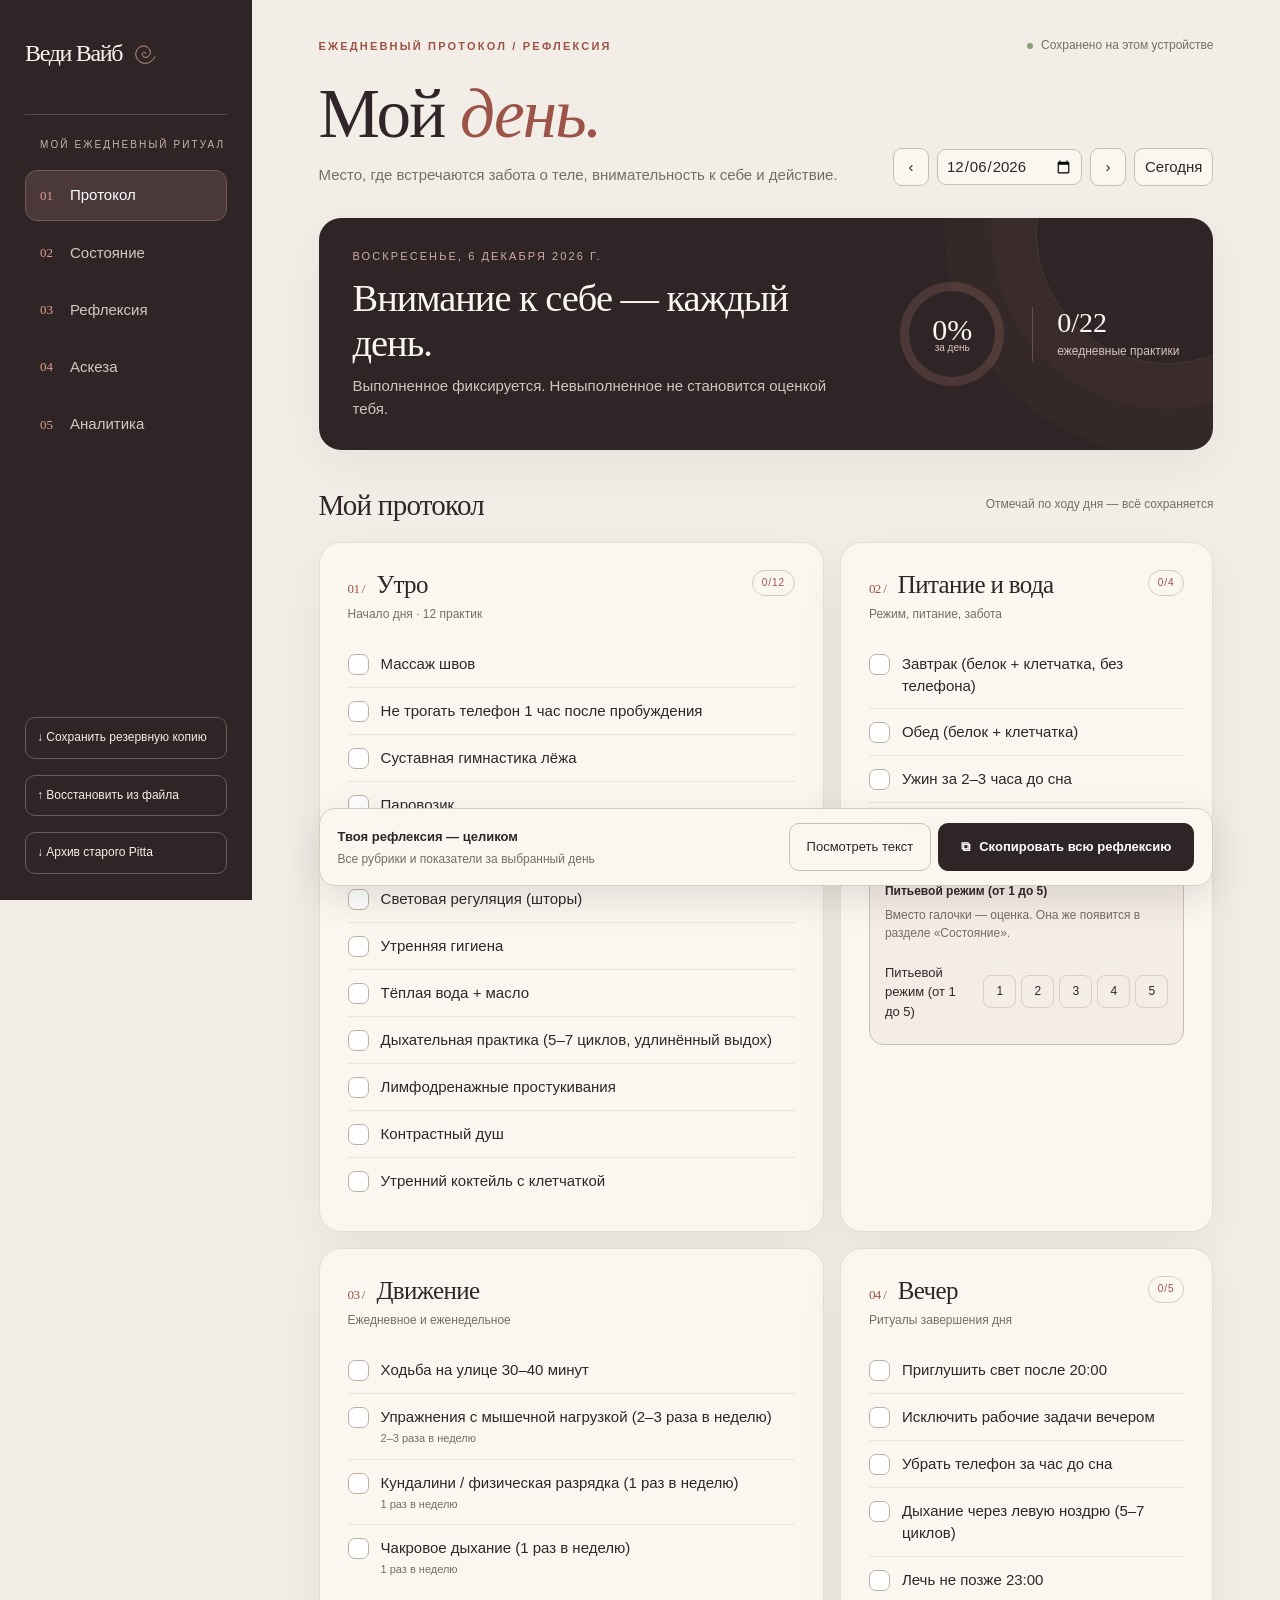
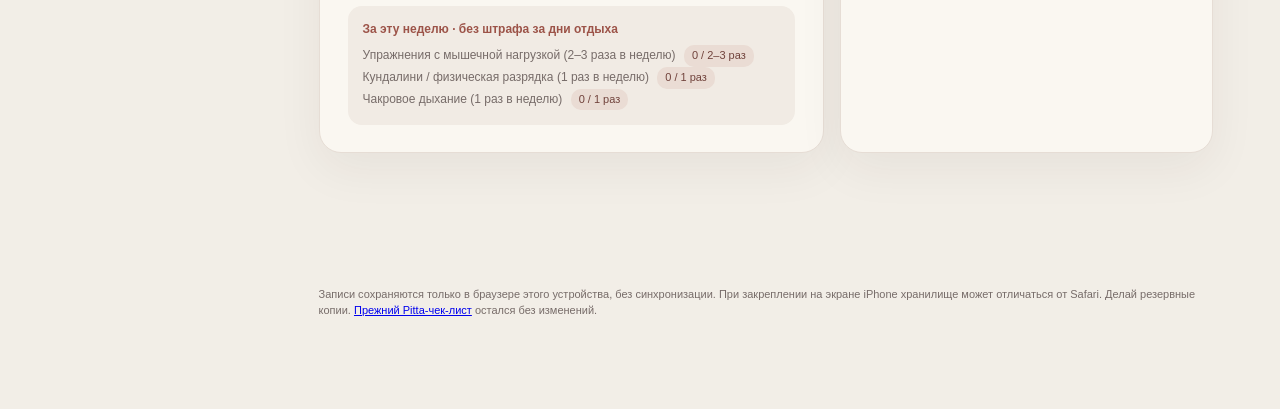
==== commit a14461f4: "feat(moy-den): approved check-spiral icon and two morning exercises" ====
--- a/moy-den/index.html
+++ b/moy-den/index.html
@@ -8,9 +8,9 @@
 <meta name="apple-mobile-web-app-capable" content="yes">
 <meta name="apple-mobile-web-app-status-bar-style" content="default">
 <meta name="apple-mobile-web-app-title" content="Мой день">
-<link rel="icon" type="image/png" sizes="192x192" href="./icon-192.png">
-<link rel="apple-touch-icon" sizes="180x180" href="./apple-touch-icon.png">
-<link rel="manifest" href="./manifest.webmanifest">
+<link rel="icon" type="image/png" sizes="192x192" href="./icon-192.png?v=20261018">
+<link rel="apple-touch-icon" sizes="180x180" href="./apple-touch-icon.png?v=20261018">
+<link rel="manifest" href="./manifest.webmanifest?v=20261018">
 <link rel="stylesheet" href="./analytics.css">
 <style>
 .mobile-data-actions{display:none}
@@ -51,7 +51,7 @@
 <div class="head-flex"><div><h1>Мой <em>день.</em></h1><p class="subtitle">Место, где встречаются забота о теле, внимательность к себе и действие.</p></div><div class="date-control"><button class="small-btn" id="prevDay" title="Предыдущий день">‹</button><input class="date-input" type="date" id="selectedDate" aria-label="Дата записи"><button class="small-btn" id="nextDay" title="Следующий день">›</button><button class="small-btn" id="todayBtn">Сегодня</button></div></div>
 <div class="hero"><div><small id="dateEyebrow">Мой день</small><h2 id="heroHeading">Сегодня начинается с внимания.</h2><p id="heroCaption">Выполненное фиксируется. Невыполненное не становится оценкой тебя.</p></div><div class="hero-stats"><div class="ring" id="progressRing"><div><div class="ring-value" id="progressPercent">0%</div><span class="ring-caption">за день</span></div></div><div class="hero-mini"><strong id="dailyDone">0/20</strong><span>ежедневные практики</span></div></div></div>
 
-<section class="page active" id="page-protocol" aria-label="Мой протокол"><div class="section-title"><h2>Мой протокол</h2><p>Отмечай по ходу дня — всё сохраняется</p></div><div class="grid"><div class="card"><div class="card-header"><div><h3><span class="chapter-no">01 /</span> Утро</h3><p class="card-sub">Начало дня · 10 практик</p></div><span class="microtag" id="morningStat">0/10</span></div><div class="checklist" id="morningList"></div></div><div class="card"><div class="card-header"><div><h3><span class="chapter-no">02 /</span> Питание и вода</h3><p class="card-sub">Режим, питание, забота</p></div><span class="microtag" id="foodStat">0/4</span></div><div class="checklist" id="foodList"></div><div class="aside-state"><strong>Питьевой режим (от 1 до 5)</strong><p class="note" style="margin:5px 0 11px">Вместо галочки — оценка. Она же появится в разделе «Состояние».</p><div id="waterInProtocol"></div></div></div><div class="card"><div class="card-header"><div><h3><span class="chapter-no">03 /</span> Движение</h3><p class="card-sub">Ежедневное и еженедельное</p></div></div><div class="checklist" id="moveList"></div><div class="weekly-box" id="weeklyStatus"></div></div><div class="card"><div class="card-header"><div><h3><span class="chapter-no">04 /</span> Вечер</h3><p class="card-sub">Ритуалы завершения дня</p></div><span class="microtag" id="eveningStat">0/5</span></div><div class="checklist" id="eveningList"></div></div></div></section>
+<section class="page active" id="page-protocol" aria-label="Мой протокол"><div class="section-title"><h2>Мой протокол</h2><p>Отмечай по ходу дня — всё сохраняется</p></div><div class="grid"><div class="card"><div class="card-header"><div><h3><span class="chapter-no">01 /</span> Утро</h3><p class="card-sub"><span id="morningCountLabel">Начало дня · 10 практик</span></p></div><span class="microtag" id="morningStat">0/10</span></div><div class="checklist" id="morningList"></div></div><div class="card"><div class="card-header"><div><h3><span class="chapter-no">02 /</span> Питание и вода</h3><p class="card-sub">Режим, питание, забота</p></div><span class="microtag" id="foodStat">0/4</span></div><div class="checklist" id="foodList"></div><div class="aside-state"><strong>Питьевой режим (от 1 до 5)</strong><p class="note" style="margin:5px 0 11px">Вместо галочки — оценка. Она же появится в разделе «Состояние».</p><div id="waterInProtocol"></div></div></div><div class="card"><div class="card-header"><div><h3><span class="chapter-no">03 /</span> Движение</h3><p class="card-sub">Ежедневное и еженедельное</p></div></div><div class="checklist" id="moveList"></div><div class="weekly-box" id="weeklyStatus"></div></div><div class="card"><div class="card-header"><div><h3><span class="chapter-no">04 /</span> Вечер</h3><p class="card-sub">Ритуалы завершения дня</p></div><span class="microtag" id="eveningStat">0/5</span></div><div class="checklist" id="eveningList"></div></div></div></section>
 
 <section class="page" id="page-state" aria-label="Тело и дневник состояния"><div class="section-title"><h2>Тело</h2><p>Наблюдения без повторного ввода</p></div><div class="grid"><div class="card"><div class="card-header"><div><h3>Сон и энергия</h3><p class="card-sub">Показатели за выбранный день</p></div></div><div class="time-pair"><label><span class="field-label">Время отхода ко сну</span><input type="time" data-bind="sleepAt"></label><label><span class="field-label">Время пробуждения</span><input type="time" data-bind="wakeAt"></label></div><div id="sleepScales"></div></div><div class="card"><div class="card-header"><div><h3>Питание и вода</h3><p class="card-sub">Наблюдение, не контроль</p></div></div><div class="field-label">Перекусы (да/нет)</div><div class="yesno" id="snacksChoice"></div><div style="height:22px"></div><div id="waterScale"></div></div></div><div class="section-title"><h2>ДНЕВНИК СОСТОЯНИЯ</h2><p>Показатели и личные заметки</p></div><div class="grid"><div class="card"><div class="card-header"><div><h3>Как я себя чувствую</h3></div></div><div id="generalStateScales"></div><div class="aside-state"><strong>Самодостаточность ↔ Опора</strong><br>1 — держала всё сама, через силу; 3 — смешанное состояние; 5 — позволила себе принять поддержку.</div></div><div class="card"><div class="card-header"><div><h3>Заметки</h3><p class="card-sub">Что важное / инсайт / состояние</p></div></div><div class="field"><textarea data-bind="notes" placeholder="Запиши то, что важно сохранить..."></textarea></div></div></div></section>
 
@@ -105,12 +105,15 @@
 (function(){'use strict';
 const KEY='vedi-vibe-daily-preview-v1'; // Published release retains the approved preview data schema.
 const CATS={morning:[
-['massage','Массаж швов'],['noPhoneAM','Не трогать телефон 1 час после пробуждения'],['joints','Суставная гимнастика лёжа'],['curtains','Световая регуляция (шторы)'],['hygiene','Утренняя гигиена'],['oilWater','Тёплая вода + масло'],['breathAM','Дыхательная практика (5–7 циклов, удлинённый выдох)'],['tapping','Лимфодренажные простукивания'],['contrast','Контрастный душ'],['cocktail','Утренний коктейль с клетчаткой']],
+['massage','Массаж швов'],['noPhoneAM','Не трогать телефон 1 час после пробуждения'],['joints','Суставная гимнастика лёжа'],['parovozik','Паровозик'],['krugi','Круги'],['curtains','Световая регуляция (шторы)'],['hygiene','Утренняя гигиена'],['oilWater','Тёплая вода + масло'],['breathAM','Дыхательная практика (5–7 циклов, удлинённый выдох)'],['tapping','Лимфодренажные простукивания'],['contrast','Контрастный душ'],['cocktail','Утренний коктейль с клетчаткой']],
 food:[['breakfast','Завтрак (белок + клетчатка, без телефона)'],['lunch','Обед (белок + клетчатка)'],['dinner','Ужин за 2–3 часа до сна'],['mineral','Минеральная вода']],
 move:[['walk','Ходьба на улице 30–40 минут'],['strength','Упражнения с мышечной нагрузкой (2–3 раза в неделю)','2–3 раза в неделю'],['kundalini','Кундалини / физическая разрядка (1 раз в неделю)','1 раз в неделю'],['chakra','Чакровое дыхание (1 раз в неделю)','1 раз в неделю']],
 evening:[['dim','Приглушить свет после 20:00'],['noWork','Исключить рабочие задачи вечером'],['noPhonePM','Убрать телефон за час до сна'],['leftBreath','Дыхание через левую ноздрю (5–7 циклов)'],['bed23','Лечь не позже 23:00']]};
 const weekly=['strength','kundalini','chakra'];
 const dailyTasks=[...CATS.morning,...CATS.food,CATS.move[0],...CATS.evening];
+// New morning practices begin on 2026-10-18. Old days retain their historical totals.
+const NEW_MORNING_START='2026-10-18',NEW_MORNING_IDS=new Set(['parovozik','krugi']);
+function applicableTasks(tasks,stamp,checks){return tasks.filter(([id])=>!NEW_MORNING_IDS.has(id)||stamp>=NEW_MORNING_START||checks?.[id]===true)}
 const SCALES={sleepQuality:'Качество сна (от 1 до 5)',morningEnergy:'Уровень энергии утром (от 1 до 5)',anxiety:'Уровень тревоги в течение дня (от 1 до 5)',water:'Питьевой режим (от 1 до 5)',tension:'Напряжение',support:'Самодостаточность ↔ Опора'};
 const ASCESIS=[['learn','Учиться','Где училась, что изучала...'],['presence','Проявленность','Как и где проявлялась...'],['sales','Продажа','Какие действия предпринимала...']];
 const REFLECT=[['feelDay','что чувствовал в течении дня:'],['feelBright','яркие эмоции -'],['feelSuppressed','Подавила -'],['actionOps','операционные действия:'],['actionSys','Системные действия:'],['gratitude','Благодарности'],['lab1','Что я на самом деле хочу?'],['lab2','Где сегодня я была самостоятельной и осталась в связи? Что существовало между нами помимо нужды и пользы?'],['lab3','Какое доказательство новой связи я получила?'],['lab4','Где сегодня я почувствовала, что жизнь поддерживает меня и мне не нужно всё создавать и удерживать одной?']];
@@ -147,14 +150,15 @@
 function syncSnacks(){document.querySelectorAll('[data-snacks]').forEach(e=>{let selected=e.dataset.snacks===day().snacks;e.classList.toggle('selected',selected);e.setAttribute('aria-pressed',String(selected))})}
 function monday(ymd){let d=asDate(ymd);let weekday=(d.getDay()+6)%7;d.setDate(d.getDate()-weekday);return localYMD(d)}
 function weekCount(id){let base=monday(date);let c=0;for(let [stamp,rec] of Object.entries(db.records)){if(monday(stamp)===base && rec.checks?.[id])c++}return c}
-function refreshStats(){let rec=day(),total=dailyTasks.length,done=dailyTasks.filter(([id])=>rec.checks[id]).length,pct=Math.round(done/total*100);$('dailyDone').textContent=done+'/'+total;$('progressPercent').textContent=pct+'%';$('progressRing').style.background=`conic-gradient(var(--rose) ${pct*3.6}deg,rgba(226,160,143,.16) 0)`;
-for(let cat of ['morning','food','evening']){$(cat+'Stat').textContent=CATS[cat].filter(([id])=>rec.checks[id]).length+'/'+CATS[cat].length}
+function refreshStats(){let rec=day(),eligible=applicableTasks(dailyTasks,date,rec.checks),total=eligible.length,done=eligible.filter(([id])=>rec.checks[id]===true).length,pct=Math.round(done/total*100);
+$('morningCountLabel').textContent='Начало дня · '+applicableTasks(CATS.morning,date,rec.checks).length+' практик';$('dailyDone').textContent=done+'/'+total;$('progressPercent').textContent=pct+'%';$('progressRing').style.background=`conic-gradient(var(--rose) ${pct*3.6}deg,rgba(226,160,143,.16) 0)`;
+for(let cat of ['morning','food','evening']){let tasks=applicableTasks(CATS[cat],date,rec.checks);$(cat+'Stat').textContent=tasks.filter(([id])=>rec.checks[id]===true).length+'/'+tasks.length}
 $('weeklyStatus').innerHTML='<div class="weekly-head">За эту неделю · без штрафа за дни отдыха</div>'+CATS.move.slice(1).map(([id,name],idx)=>`<div class="weekly-row">${escapeHTML(name)} <span class="chip">${weekCount(id)} ${idx===0?'/ 2–3':'/ 1'} раз</span></div>`).join('');
 const afterBase=Object.entries(db.records).filter(([d,x])=>d>='2026-10-17' && d<=date && x.ascesis?.mantra).length;const mantraCount=35+afterBase;$('mantraCounter').textContent=String(mantraCount);$('mantraLine').style.width=Math.min(100,mantraCount/45*100)+'%';$('mantraExplanation').textContent=date<'2026-10-17'?'Исторические отметки до 17.10 не восстановлены по дням.':mantraCount>=45?'Цель в 45 выполнений достигнута.':`До цели: ${45-mantraCount} выполнений. Пропуски не засчитываются.`;
 let n=dateDiff('2026-10-17',date)+1;let inRange=n>0 && n<=76;let future=n>76;let showNum=Math.max(0,Math.min(76,n));$('ascesisDay').textContent=String(showNum);$('ascesisDayCaption').textContent='день из 76';$('ascesisLine').style.width=(showNum/76*100)+'%';document.querySelectorAll('[data-asc]').forEach(e=>{e.disabled=!inRange});$('ascesisFields').querySelectorAll('textarea').forEach(e=>{e.disabled=!inRange});$('ascesisDay').parentNode.title=inRange?'17.10–31.12.2026':future?'Период аскезы завершён':'Аскеза ещё не началась';
 $('mantraCheck').disabled=date<'2026-10-17';
 }
-function stringifyChecks(section){return CATS[section].map(([id,text])=>(day().checks[id]?'✓ ':'○ ')+text).join('\n')}
+function stringifyChecks(section){return applicableTasks(CATS[section],date,day().checks).map(([id,text])=>(day().checks[id]?'✓ ':'○ ')+text).join('\n')}
 function val(x){return x===undefined||x===null||String(x).trim()===''?'—':String(x).trim()}
 function makeExport(){let d=day(),f=d.fields,s=d.scores,n=dateDiff('2026-10-17',date)+1,valid=n>0&&n<=76;
 let incAscesis=Object.entries(db.records).filter(([ds,r])=>ds>='2026-10-17'&&ds<=date&&r.ascesis?.mantra).length;
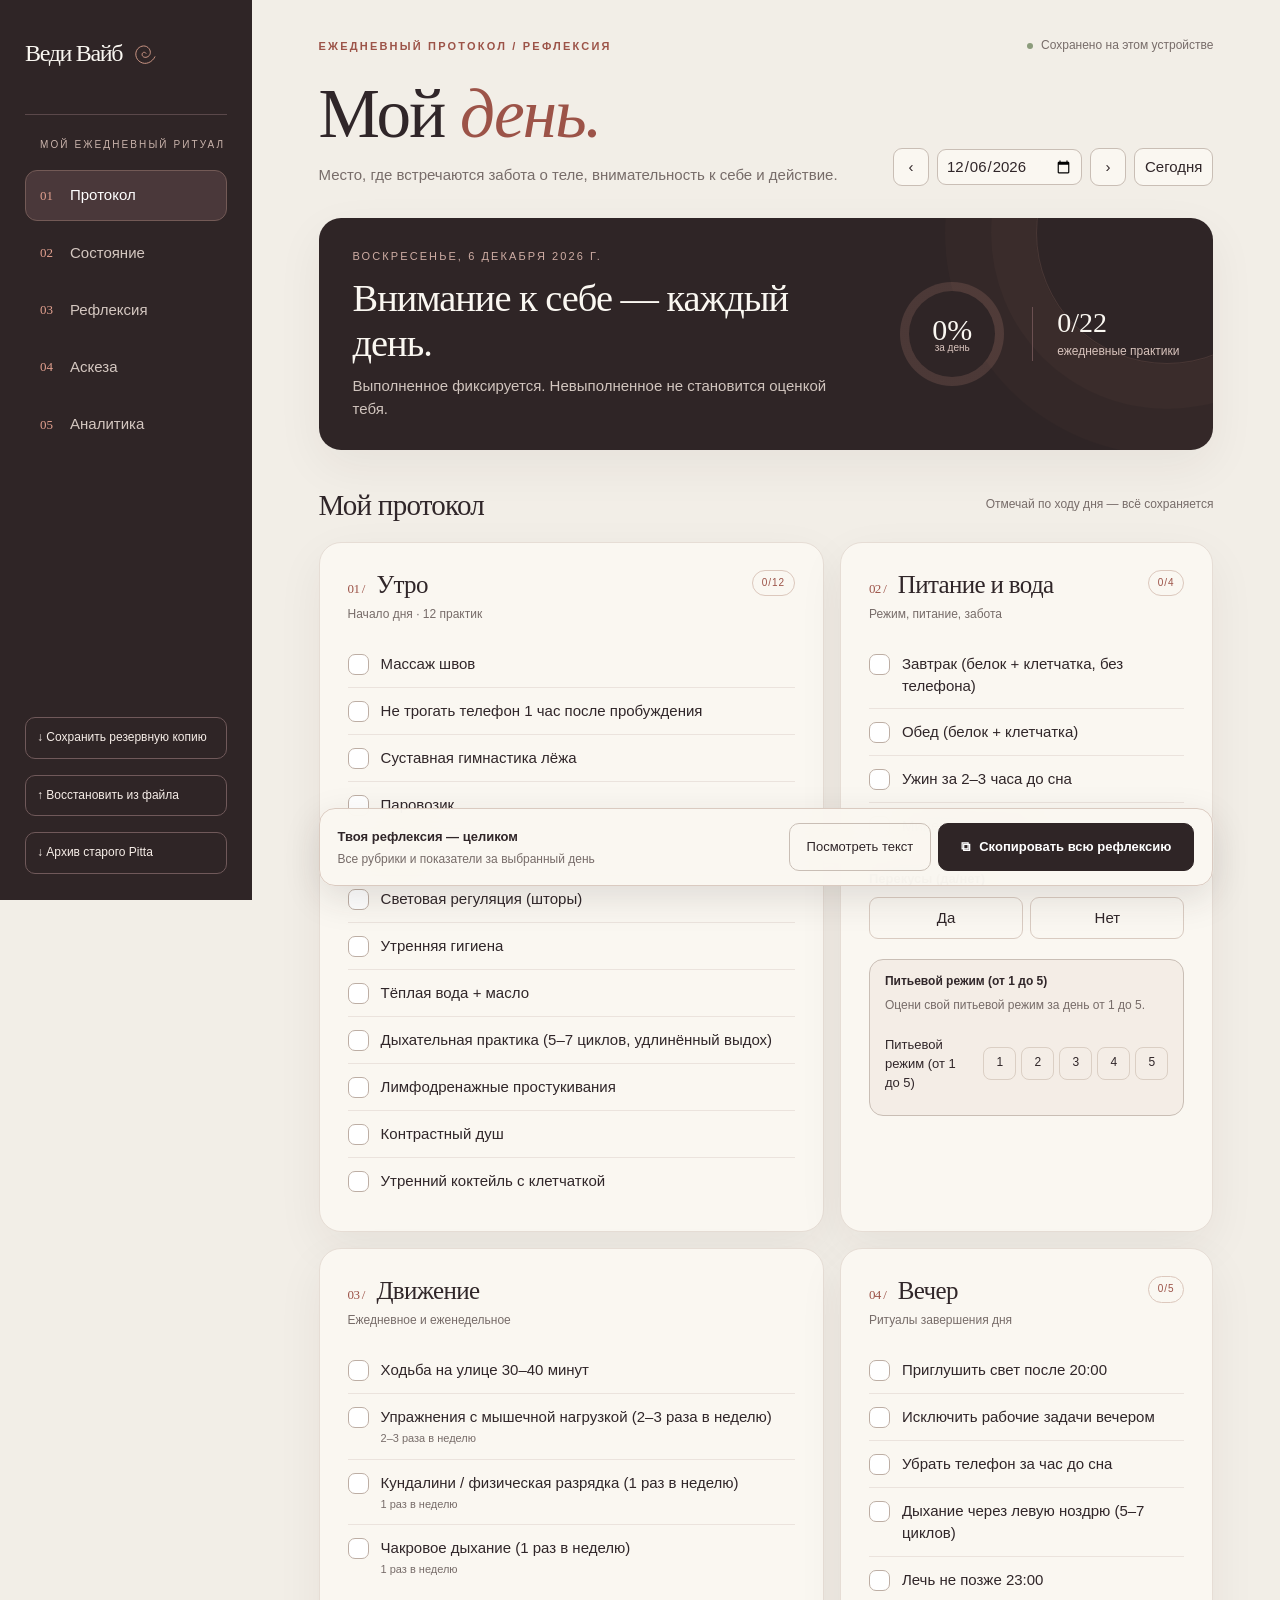
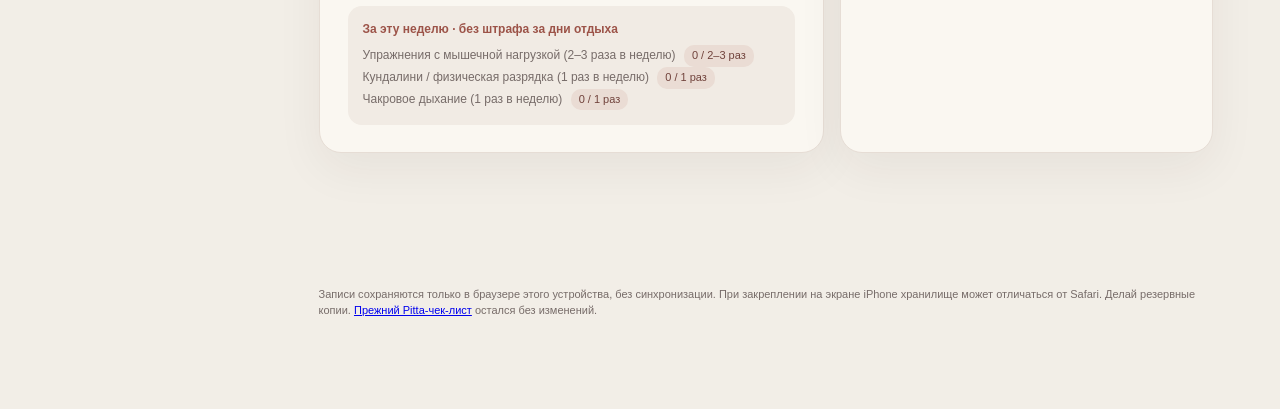
==== commit 310ec096: "refactor(moy-den): archive completed ascesis and unify food/water section" ====
--- a/moy-den/index.html
+++ b/moy-den/index.html
@@ -8,9 +8,9 @@
 <meta name="apple-mobile-web-app-capable" content="yes">
 <meta name="apple-mobile-web-app-status-bar-style" content="default">
 <meta name="apple-mobile-web-app-title" content="Мой день">
-<link rel="icon" type="image/png" sizes="192x192" href="./icon-192.png?v=20261018">
-<link rel="apple-touch-icon" sizes="180x180" href="./apple-touch-icon.png?v=20261018">
-<link rel="manifest" href="./manifest.webmanifest?v=20261018">
+<link rel="icon" type="image/png" sizes="192x192" href="./icon-192.png?v=20261018-light-approved">
+<link rel="apple-touch-icon" sizes="180x180" href="./apple-touch-icon.png?v=20261018-light-approved">
+<link rel="manifest" href="./manifest.webmanifest?v=20261018-light-approved">
 <link rel="stylesheet" href="./analytics.css">
 <style>
 .mobile-data-actions{display:none}
@@ -36,6 +36,7 @@
 .mobile-brand .brand-text{font-size:21px}
 .sidebar .brand{justify-content:flex-start;gap:10px}
 @media(max-width:820px){.mobile-brand .brand-symbol{font-size:initial}}
+.state-sleep-card{grid-column:1/-1}
 </style>
 </head>
 <body>
@@ -51,13 +52,13 @@
 <div class="head-flex"><div><h1>Мой <em>день.</em></h1><p class="subtitle">Место, где встречаются забота о теле, внимательность к себе и действие.</p></div><div class="date-control"><button class="small-btn" id="prevDay" title="Предыдущий день">‹</button><input class="date-input" type="date" id="selectedDate" aria-label="Дата записи"><button class="small-btn" id="nextDay" title="Следующий день">›</button><button class="small-btn" id="todayBtn">Сегодня</button></div></div>
 <div class="hero"><div><small id="dateEyebrow">Мой день</small><h2 id="heroHeading">Сегодня начинается с внимания.</h2><p id="heroCaption">Выполненное фиксируется. Невыполненное не становится оценкой тебя.</p></div><div class="hero-stats"><div class="ring" id="progressRing"><div><div class="ring-value" id="progressPercent">0%</div><span class="ring-caption">за день</span></div></div><div class="hero-mini"><strong id="dailyDone">0/20</strong><span>ежедневные практики</span></div></div></div>
 
-<section class="page active" id="page-protocol" aria-label="Мой протокол"><div class="section-title"><h2>Мой протокол</h2><p>Отмечай по ходу дня — всё сохраняется</p></div><div class="grid"><div class="card"><div class="card-header"><div><h3><span class="chapter-no">01 /</span> Утро</h3><p class="card-sub"><span id="morningCountLabel">Начало дня · 10 практик</span></p></div><span class="microtag" id="morningStat">0/10</span></div><div class="checklist" id="morningList"></div></div><div class="card"><div class="card-header"><div><h3><span class="chapter-no">02 /</span> Питание и вода</h3><p class="card-sub">Режим, питание, забота</p></div><span class="microtag" id="foodStat">0/4</span></div><div class="checklist" id="foodList"></div><div class="aside-state"><strong>Питьевой режим (от 1 до 5)</strong><p class="note" style="margin:5px 0 11px">Вместо галочки — оценка. Она же появится в разделе «Состояние».</p><div id="waterInProtocol"></div></div></div><div class="card"><div class="card-header"><div><h3><span class="chapter-no">03 /</span> Движение</h3><p class="card-sub">Ежедневное и еженедельное</p></div></div><div class="checklist" id="moveList"></div><div class="weekly-box" id="weeklyStatus"></div></div><div class="card"><div class="card-header"><div><h3><span class="chapter-no">04 /</span> Вечер</h3><p class="card-sub">Ритуалы завершения дня</p></div><span class="microtag" id="eveningStat">0/5</span></div><div class="checklist" id="eveningList"></div></div></div></section>
-
-<section class="page" id="page-state" aria-label="Тело и дневник состояния"><div class="section-title"><h2>Тело</h2><p>Наблюдения без повторного ввода</p></div><div class="grid"><div class="card"><div class="card-header"><div><h3>Сон и энергия</h3><p class="card-sub">Показатели за выбранный день</p></div></div><div class="time-pair"><label><span class="field-label">Время отхода ко сну</span><input type="time" data-bind="sleepAt"></label><label><span class="field-label">Время пробуждения</span><input type="time" data-bind="wakeAt"></label></div><div id="sleepScales"></div></div><div class="card"><div class="card-header"><div><h3>Питание и вода</h3><p class="card-sub">Наблюдение, не контроль</p></div></div><div class="field-label">Перекусы (да/нет)</div><div class="yesno" id="snacksChoice"></div><div style="height:22px"></div><div id="waterScale"></div></div></div><div class="section-title"><h2>ДНЕВНИК СОСТОЯНИЯ</h2><p>Показатели и личные заметки</p></div><div class="grid"><div class="card"><div class="card-header"><div><h3>Как я себя чувствую</h3></div></div><div id="generalStateScales"></div><div class="aside-state"><strong>Самодостаточность ↔ Опора</strong><br>1 — держала всё сама, через силу; 3 — смешанное состояние; 5 — позволила себе принять поддержку.</div></div><div class="card"><div class="card-header"><div><h3>Заметки</h3><p class="card-sub">Что важное / инсайт / состояние</p></div></div><div class="field"><textarea data-bind="notes" placeholder="Запиши то, что важно сохранить..."></textarea></div></div></div></section>
+<section class="page active" id="page-protocol" aria-label="Мой протокол"><div class="section-title"><h2>Мой протокол</h2><p>Отмечай по ходу дня — всё сохраняется</p></div><div class="grid"><div class="card"><div class="card-header"><div><h3><span class="chapter-no">01 /</span> Утро</h3><p class="card-sub"><span id="morningCountLabel">Начало дня · 10 практик</span></p></div><span class="microtag" id="morningStat">0/10</span></div><div class="checklist" id="morningList"></div></div><div class="card"><div class="card-header"><div><h3><span class="chapter-no">02 /</span> Питание и вода</h3><p class="card-sub">Режим, питание, забота</p></div><span class="microtag" id="foodStat">0/4</span></div><div class="checklist" id="foodList"></div><div class="field-label" style="margin-top:20px">Перекусы (да/нет)</div><div class="yesno" id="snacksChoice"></div><div class="aside-state"><strong>Питьевой режим (от 1 до 5)</strong><p class="note" style="margin:5px 0 11px">Оцени свой питьевой режим за день от 1 до 5.</p><div id="waterInProtocol"></div></div></div><div class="card"><div class="card-header"><div><h3><span class="chapter-no">03 /</span> Движение</h3><p class="card-sub">Ежедневное и еженедельное</p></div></div><div class="checklist" id="moveList"></div><div class="weekly-box" id="weeklyStatus"></div></div><div class="card"><div class="card-header"><div><h3><span class="chapter-no">04 /</span> Вечер</h3><p class="card-sub">Ритуалы завершения дня</p></div><span class="microtag" id="eveningStat">0/5</span></div><div class="checklist" id="eveningList"></div></div></div></section>
+
+<section class="page" id="page-state" aria-label="Состояние и дневник состояния"><div class="section-title"><h2>Состояние</h2><p>Сон, энергия и наблюдения</p></div><div class="grid"><div class="card state-sleep-card"><div class="card-header"><div><h3>Сон и энергия</h3><p class="card-sub">Показатели за выбранный день</p></div></div><div class="time-pair"><label><span class="field-label">Время отхода ко сну</span><input type="time" data-bind="sleepAt"></label><label><span class="field-label">Время пробуждения</span><input type="time" data-bind="wakeAt"></label></div><div id="sleepScales"></div></div></div><div class="section-title"><h2>ДНЕВНИК СОСТОЯНИЯ</h2><p>Показатели и личные заметки</p></div><div class="grid"><div class="card"><div class="card-header"><div><h3>Как я себя чувствую</h3></div></div><div id="generalStateScales"></div><div class="aside-state"><strong>Самодостаточность ↔ Опора</strong><br>1 — держала всё сама, через силу; 3 — смешанное состояние; 5 — позволила себе принять поддержку.</div></div><div class="card"><div class="card-header"><div><h3>Заметки</h3><p class="card-sub">Что важное / инсайт / состояние</p></div></div><div class="field"><textarea data-bind="notes" placeholder="Запиши то, что важно сохранить..."></textarea></div></div></div></section>
 
 <section class="page" id="page-reflection" aria-label="Рефлексия"><div class="section-title"><h2>Рефлексия</h2><p>Твои рубрики и вопросы — без переименования</p></div><div class="ref-grid"><div class="card"><div class="card-header"><div><h3>Чувства</h3></div></div><div class="field small"><label class="field-label" for="feel1">что чувствовал в течении дня:</label><textarea id="feel1" data-bind="feelDay" placeholder="..."></textarea></div><div class="field small"><label class="field-label" for="feel2">яркие эмоции -</label><textarea id="feel2" data-bind="feelBright" placeholder="..."></textarea></div><div class="field small"><label class="field-label" for="feel3">Подавила -</label><textarea id="feel3" data-bind="feelSuppressed" placeholder="..."></textarea></div></div><div class="card"><div class="card-header"><div><h3>Действия</h3></div></div><div class="field"><label class="field-label" for="action1">операционные действия:</label><textarea id="action1" data-bind="actionOps" placeholder="..."></textarea></div><div class="field"><label class="field-label" for="action2">Системные действия:</label><textarea id="action2" data-bind="actionSys" placeholder="..."></textarea></div><div class="field"><label class="field-label" for="gratitude">Благодарности</label><textarea id="gratitude" data-bind="gratitude" placeholder="..."></textarea></div></div></div><div class="section-title"><h2>Лабораторный протокол</h2><p>Формулировки из исходного документа</p></div><div class="grid"><div class="card"><div class="field"><label class="field-label">Что я на самом деле хочу?</label><textarea data-bind="lab1" placeholder="..."></textarea></div><div class="field"><label class="field-label">Где сегодня я была самостоятельной и осталась в связи? Что существовало между нами помимо нужды и пользы?</label><textarea data-bind="lab2" placeholder="Контакт с собой тоже можно описать..."></textarea></div></div><div class="card"><div class="field"><label class="field-label">Какое доказательство новой связи я получила?</label><textarea data-bind="lab3" placeholder="..."></textarea></div><div class="field"><label class="field-label">Где сегодня я почувствовала, что жизнь поддерживает меня и мне не нужно всё создавать и удерживать одной?</label><textarea data-bind="lab4" placeholder="..."></textarea></div></div></div></section>
 
-<section class="page" id="page-ascesis" aria-label="Аскеза"><div class="section-title"><h2>Аскеза</h2><p>Два самостоятельных трекера</p></div><div class="ask-grid"><div class="card"><div class="card-header"><div><h3>Мантра ЛЯМ 108 раз</h3><p class="card-sub">Начало 05.09.2026 · цель 45 выполнений</p></div></div><div class="ask-count"><strong id="mantraCounter">35</strong><small>из 45 выполнений</small></div><div class="progress-line"><span id="mantraLine"></span></div><div class="note" id="mantraExplanation"></div><div class="ask-row"><div><strong>Сегодня: мантра ЛЯМ 108 раз</strong><span>Отметь выполнение за выбранный день</span></div><label class="checkrow"><input id="mantraCheck" type="checkbox" aria-label="Мантра ЛЯМ 108 раз выполнена"><span class="label"></span></label></div><div class="aside-state"><strong>Основание расчёта:</strong> 35 выполнений по состоянию на 16.10.2026, с учётом семи пропусков по твоим словам. Даты прошлых пропусков неизвестны и не восстанавливаются автоматически.</div></div><div class="card"><div class="card-header"><div><h3>Учиться · Проявленность · Продажа</h3><p class="card-sub">17.10—31.12.2026 · 76 календарных дней</p></div></div><div class="ask-count"><strong id="ascesisDay">1</strong><small id="ascesisDayCaption">день из 76</small></div><div class="progress-line"><span id="ascesisLine"></span></div><div class="note">По одному часу на каждое направление, каждый день. Три независимые отметки.</div><div id="ascesisFields"></div></div></div></section>
+<section class="page" id="page-ascesis" aria-label="Аскезы — текущие и завершённые"><div class="section-title"><h2>Аскеза</h2><p>Текущие и завершённые практики</p></div><div class="ask-grid"><div class="card"><div class="card-header"><div><h3>Сейчас нет активной аскезы</h3><p class="card-sub">Новая практика появится здесь, когда ты её выберешь.</p></div></div></div><div class="card"><div class="card-header"><div><h3>Завершённые · Мантра ЛЯМ 108 раз</h3><p class="card-sub">Начало 05.09.2026 · цель 45 выполнений</p></div></div><div class="ask-count"><strong id="mantraCounter">45</strong><small>из 45 выполнений</small></div><div class="progress-line"><span id="mantraLine"></span></div><div class="note" id="mantraExplanation"></div><div class="aside-state">35 исторических выполнений учтены как исходная величина. Личные отметки по датам сохранены в истории.</div></div></div></section>
 
 <section class="page" id="page-analytics" aria-label="Аналитика состояния и практик">
   <div class="section-title"><h2>Аналитика</h2><p>Динамика состояния и закономерности</p></div>
@@ -115,7 +116,7 @@
 const NEW_MORNING_START='2026-10-18',NEW_MORNING_IDS=new Set(['parovozik','krugi']);
 function applicableTasks(tasks,stamp,checks){return tasks.filter(([id])=>!NEW_MORNING_IDS.has(id)||stamp>=NEW_MORNING_START||checks?.[id]===true)}
 const SCALES={sleepQuality:'Качество сна (от 1 до 5)',morningEnergy:'Уровень энергии утром (от 1 до 5)',anxiety:'Уровень тревоги в течение дня (от 1 до 5)',water:'Питьевой режим (от 1 до 5)',tension:'Напряжение',support:'Самодостаточность ↔ Опора'};
-const ASCESIS=[['learn','Учиться','Где училась, что изучала...'],['presence','Проявленность','Как и где проявлялась...'],['sales','Продажа','Какие действия предпринимала...']];
+
 const REFLECT=[['feelDay','что чувствовал в течении дня:'],['feelBright','яркие эмоции -'],['feelSuppressed','Подавила -'],['actionOps','операционные действия:'],['actionSys','Системные действия:'],['gratitude','Благодарности'],['lab1','Что я на самом деле хочу?'],['lab2','Где сегодня я была самостоятельной и осталась в связи? Что существовало между нами помимо нужды и пользы?'],['lab3','Какое доказательство новой связи я получила?'],['lab4','Где сегодня я почувствовала, что жизнь поддерживает меня и мне не нужно всё создавать и удерживать одной?']];
 const PAGES=[['protocol','Протокол'],['state','Состояние'],['reflection','Рефлексия'],['ascesis','Аскеза'],['analytics','Аналитика']];
 const $=id=>document.getElementById(id);
@@ -132,20 +133,20 @@
 function goto(p){page=p;document.body.classList.toggle('analytics-active',p==='analytics');document.querySelectorAll('.page').forEach(el=>el.classList.toggle('active',el.id==='page-'+p));document.querySelectorAll('[data-page]').forEach(el=>{el.classList.toggle('active',el.dataset.page===p);el.setAttribute('aria-current',el.dataset.page===p?'page':'false')});window.scrollTo({top:0,behavior:'smooth'})}
 function checklistHtml(cat){return CATS[cat].map(([id,label,period])=>`<label class="checkrow"><input type="checkbox" data-check="${id}"><span class="label">${escapeHTML(label)}${period?`<span class="check-meta">${escapeHTML(period)}</span>`:''}</span></label>`).join('')}
 function scaleHtml(key){return `<div class="scale-row" data-scale="${key}"><span class="field-label">${escapeHTML(SCALES[key])}</span><div class="score-buttons" role="group" aria-label="${escapeHTML(SCALES[key])}">${[1,2,3,4,5].map(v=>`<button type="button" data-score="${key}" data-value="${v}" aria-pressed="false">${v}</button>`).join('')}</div></div>`}
-function init(){navInit();for(let c of Object.keys(CATS))$(c+'List').innerHTML=checklistHtml(c);$('waterInProtocol').innerHTML=scaleHtml('water');$('waterScale').innerHTML=scaleHtml('water');$('sleepScales').innerHTML=scaleHtml('sleepQuality')+scaleHtml('morningEnergy')+scaleHtml('anxiety');$('generalStateScales').innerHTML=scaleHtml('tension')+scaleHtml('support');$('snacksChoice').innerHTML=['Да','Нет'].map(t=>`<button type="button" data-snacks="${t}">${t}</button>`).join('');$('ascesisFields').innerHTML=ASCESIS.map(([id,label,ph])=>`<div class="ask-row"><div><strong>${label} — 1 час</strong><span>Отметь выполнение за выбранный день</span></div><label class="checkrow"><input type="checkbox" data-asc="${id}" aria-label="${label} — 1 час выполнено"><span class="label"></span></label></div><div class="field ask-text small"><textarea data-bind="${id}Note" placeholder="${ph}"></textarea></div>`).join('');
+function init(){navInit();for(let c of Object.keys(CATS))$(c+'List').innerHTML=checklistHtml(c);$('waterInProtocol').innerHTML=scaleHtml('water');$('sleepScales').innerHTML=scaleHtml('sleepQuality')+scaleHtml('morningEnergy')+scaleHtml('anxiety');$('generalStateScales').innerHTML=scaleHtml('tension')+scaleHtml('support');$('snacksChoice').innerHTML=['Да','Нет'].map(t=>`<button type="button" data-snacks="${t}">${t}</button>`).join('');
 $('selectedDate').addEventListener('change',e=>{if(e.target.value){date=e.target.value;refresh()}});
 $('prevDay').addEventListener('click',()=>shift(-1));$('nextDay').addEventListener('click',()=>shift(1));$('todayBtn').addEventListener('click',()=>{date=localYMD(new Date());refresh()});
 document.addEventListener('input',e=>{const key=e.target.dataset.bind;if(!key)return;day().fields[key]=e.target.value;save()});
-document.addEventListener('change',e=>{if(e.target.dataset.check){day().checks[e.target.dataset.check]=e.target.checked;save();refreshStats()}
-if(e.target.dataset.asc){day().ascesis[e.target.dataset.asc]=e.target.checked;save();refreshStats()}
-if(e.target.id==='mantraCheck'){day().ascesis.mantra=e.target.checked;save();refreshStats()}});
+document.addEventListener('change',e=>{if(e.target.dataset.check){day().checks[e.target.dataset.check]=e.target.checked;save();refreshStats()}});
+
+
 document.addEventListener('click',e=>{let s=e.target.closest('[data-score]');if(s){let key=s.dataset.score;let v=Number(s.dataset.value);day().scores[key]=day().scores[key]===v?null:v;save();syncScale(key);return}let t=e.target.closest('[data-snacks]');if(t){day().snacks=day().snacks===t.dataset.snacks?'':t.dataset.snacks;save();syncSnacks()}});
 $('previewExport').addEventListener('click',()=>{$('exportText').value=makeExport();$('modalBackdrop').classList.add('open');$('exportText').focus()});$('closeModal').addEventListener('click',()=>{$('modalBackdrop').classList.remove('open')});$('modalBackdrop').addEventListener('click',e=>{if(e.target.id==='modalBackdrop')$('modalBackdrop').classList.remove('open')});document.addEventListener('keydown',e=>{if(e.key==='Escape')$('modalBackdrop').classList.remove('open')});$('copyAll').addEventListener('click',()=>copy(makeExport()));$('copyFromModal').addEventListener('click',()=>copy($('exportText').value));
 $('backupBtn').addEventListener('click',backup);$('backupMobile').addEventListener('click',backup);$('restoreBtn').addEventListener('click',()=>$('restoreFile').click());$('restoreMobile').addEventListener('click',()=>$('restoreFile').click());$('restoreFile').addEventListener('change',restore);$('legacyBtn').addEventListener('click',backupPitta);$('legacyMobile').addEventListener('click',backupPitta);
 goto('protocol');refresh()}
 function shift(num){let d=asDate(date);d.setDate(d.getDate()+num);date=localYMD(d);refresh()}
 function refresh(){let d=day();$('selectedDate').value=date;let dateObj=asDate(date);$('dateEyebrow').textContent=dateObj.toLocaleDateString('ru-RU',{weekday:'long',day:'numeric',month:'long',year:'numeric'});$('heroHeading').textContent='Внимание к себе — каждый день.';
-document.querySelectorAll('[data-check]').forEach(e=>{e.checked=!!d.checks[e.dataset.check]});document.querySelectorAll('[data-bind]').forEach(e=>{e.value=d.fields[e.dataset.bind]||''});document.querySelectorAll('[data-asc]').forEach(e=>{e.checked=!!d.ascesis[e.dataset.asc]});$('mantraCheck').checked=!!d.ascesis.mantra;for(let k in SCALES)syncScale(k);syncSnacks();refreshStats()}
+document.querySelectorAll('[data-check]').forEach(e=>{e.checked=!!d.checks[e.dataset.check]});document.querySelectorAll('[data-bind]').forEach(e=>{e.value=d.fields[e.dataset.bind]||''});for(let k in SCALES)syncScale(k);syncSnacks();refreshStats()}
 function syncScale(key){let val=day().scores[key];document.querySelectorAll(`[data-score="${key}"]`).forEach(e=>{let selected=Number(e.dataset.value)===val;e.classList.toggle('selected',selected);e.setAttribute('aria-pressed',String(selected))})}
 function syncSnacks(){document.querySelectorAll('[data-snacks]').forEach(e=>{let selected=e.dataset.snacks===day().snacks;e.classList.toggle('selected',selected);e.setAttribute('aria-pressed',String(selected))})}
 function monday(ymd){let d=asDate(ymd);let weekday=(d.getDay()+6)%7;d.setDate(d.getDate()-weekday);return localYMD(d)}
@@ -154,23 +155,23 @@
 $('morningCountLabel').textContent='Начало дня · '+applicableTasks(CATS.morning,date,rec.checks).length+' практик';$('dailyDone').textContent=done+'/'+total;$('progressPercent').textContent=pct+'%';$('progressRing').style.background=`conic-gradient(var(--rose) ${pct*3.6}deg,rgba(226,160,143,.16) 0)`;
 for(let cat of ['morning','food','evening']){let tasks=applicableTasks(CATS[cat],date,rec.checks);$(cat+'Stat').textContent=tasks.filter(([id])=>rec.checks[id]===true).length+'/'+tasks.length}
 $('weeklyStatus').innerHTML='<div class="weekly-head">За эту неделю · без штрафа за дни отдыха</div>'+CATS.move.slice(1).map(([id,name],idx)=>`<div class="weekly-row">${escapeHTML(name)} <span class="chip">${weekCount(id)} ${idx===0?'/ 2–3':'/ 1'} раз</span></div>`).join('');
-const afterBase=Object.entries(db.records).filter(([d,x])=>d>='2026-10-17' && d<=date && x.ascesis?.mantra).length;const mantraCount=35+afterBase;$('mantraCounter').textContent=String(mantraCount);$('mantraLine').style.width=Math.min(100,mantraCount/45*100)+'%';$('mantraExplanation').textContent=date<'2026-10-17'?'Исторические отметки до 17.10 не восстановлены по дням.':mantraCount>=45?'Цель в 45 выполнений достигнута.':`До цели: ${45-mantraCount} выполнений. Пропуски не засчитываются.`;
-let n=dateDiff('2026-10-17',date)+1;let inRange=n>0 && n<=76;let future=n>76;let showNum=Math.max(0,Math.min(76,n));$('ascesisDay').textContent=String(showNum);$('ascesisDayCaption').textContent='день из 76';$('ascesisLine').style.width=(showNum/76*100)+'%';document.querySelectorAll('[data-asc]').forEach(e=>{e.disabled=!inRange});$('ascesisFields').querySelectorAll('textarea').forEach(e=>{e.disabled=!inRange});$('ascesisDay').parentNode.title=inRange?'17.10–31.12.2026':future?'Период аскезы завершён':'Аскеза ещё не началась';
-$('mantraCheck').disabled=date<'2026-10-17';
+const afterBase=Object.entries(db.records).filter(([stamp,rec])=>stamp>='2026-10-17'&&rec.ascesis?.mantra===true).length;const mantraCount=35+afterBase;$('mantraCounter').textContent=String(mantraCount);$('mantraLine').style.width=Math.min(100,mantraCount/45*100)+'%';$('mantraExplanation').textContent=mantraCount>=45?'Цель достигнута. Аскеза завершена.':'Историческая цель: 45 выполнений; по архивным отметкам '+mantraCount+'/45.';
+
+
 }
 function stringifyChecks(section){return applicableTasks(CATS[section],date,day().checks).map(([id,text])=>(day().checks[id]?'✓ ':'○ ')+text).join('\n')}
 function val(x){return x===undefined||x===null||String(x).trim()===''?'—':String(x).trim()}
-function makeExport(){let d=day(),f=d.fields,s=d.scores,n=dateDiff('2026-10-17',date)+1,valid=n>0&&n<=76;
-let incAscesis=Object.entries(db.records).filter(([ds,r])=>ds>='2026-10-17'&&ds<=date&&r.ascesis?.mantra).length;
+function makeExport(){let d=day(),f=d.fields,s=d.scores;
+let totalMantra=35+Object.entries(db.records).filter(([stamp,rec])=>stamp>='2026-10-17'&&rec.ascesis?.mantra===true).length;
 let out=[`Форма ежедневного трекинга: ${asDate(date).toLocaleDateString('ru-RU',{day:'2-digit',month:'2-digit',year:'numeric'})}`,'',
-'Тело:',`• Время отхода ко сну - ${val(f.sleepAt)}`,`• Время пробуждения - ${val(f.wakeAt)}`,`• ${SCALES.sleepQuality} - ${val(s.sleepQuality)}`,`• ${SCALES.morningEnergy} - ${val(s.morningEnergy)}`,`• ${SCALES.anxiety} - ${val(s.anxiety)}`,`• Перекусы (да/нет) - ${val(d.snacks)}`,`• ${SCALES.water} - ${val(s.water)}`,'',
-'МОЙ ПРОТОКОЛ','Утро:',stringifyChecks('morning'),'','Питание и вода:',stringifyChecks('food'),'','Движение:',stringifyChecks('move'),'','Вечер:',stringifyChecks('evening'),'','ДНЕВНИК СОСТОЯНИЯ:',`• Напряжение (от 1 до 5) - ${val(s.tension)}`,`• Самодостаточность ↔ Опора (от 1 до 5) - ${val(s.support)}`,`• Заметки - ${val(f.notes)}`,'',
+'Состояние:',`• Время отхода ко сну - ${val(f.sleepAt)}`,`• Время пробуждения - ${val(f.wakeAt)}`,`• ${SCALES.sleepQuality} - ${val(s.sleepQuality)}`,`• ${SCALES.morningEnergy} - ${val(s.morningEnergy)}`,`• ${SCALES.anxiety} - ${val(s.anxiety)}`,'',
+'МОЙ ПРОТОКОЛ','Утро:',stringifyChecks('morning'),'','Питание и вода:',stringifyChecks('food'),`• Перекусы (да/нет) - ${val(d.snacks)}`,`• ${SCALES.water} - ${val(s.water)}`,'','Движение:',stringifyChecks('move'),'','Вечер:',stringifyChecks('evening'),'','ДНЕВНИК СОСТОЯНИЯ:',`• Напряжение (от 1 до 5) - ${val(s.tension)}`,`• Самодостаточность ↔ Опора (от 1 до 5) - ${val(s.support)}`,`• Заметки - ${val(f.notes)}`,'',
 'Чувства:',...REFLECT.slice(0,3).map(([id,l])=>`• ${l} ${val(f[id])}`),'',
-'Аскеза:',`• Мантра ЛЯМ 108 раз — ${d.ascesis.mantra?'✓':'○'}; выполнено ${35+incAscesis}/45`,
-`• Учиться — 1 час — ${d.ascesis.learn?'✓':'○'}; ${val(f.learnNote)}`,
-`• Проявленность — 1 час — ${d.ascesis.presence?'✓':'○'}; ${val(f.presenceNote)}`,
-`• Продажа — 1 час — ${d.ascesis.sales?'✓':'○'}; ${val(f.salesNote)}`,
-valid?`• День аскезы: ${n}/76 (17.10–31.12.2026)`:'• Период аскезы: 17.10–31.12.2026','',
+'Завершённые аскезы:',`• Мантра ЛЯМ 108 раз — ${totalMantra>=45?'завершена':'учтено'}; ${totalMantra}/45 по сохранённым отметкам`,'',
+
+
+
+
 'Действия:',`• операционные действия: ${val(f.actionOps)}`,`• Системные действия: ${val(f.actionSys)}`,'',
 'Благодарности',val(f.gratitude),'',
 'Лабораторный протокол:',...REFLECT.slice(6).map(([id,l])=>`${l}\n${val(f[id])}`)];return out.join('\n')}
@@ -206,6 +207,6 @@
  finally{e.target.value=''}
 }
 init();})();
-</script><script src="./analytics.js"></script></body></html>
+</script><script src="./analytics.js?v=20261107-protocol-revision"></script></body></html>
 
 <!-- v1 review / 2026-10-17. Artwork: approved original on user Google Drive; do not replace. Legacy Pitta stays at ../ -->
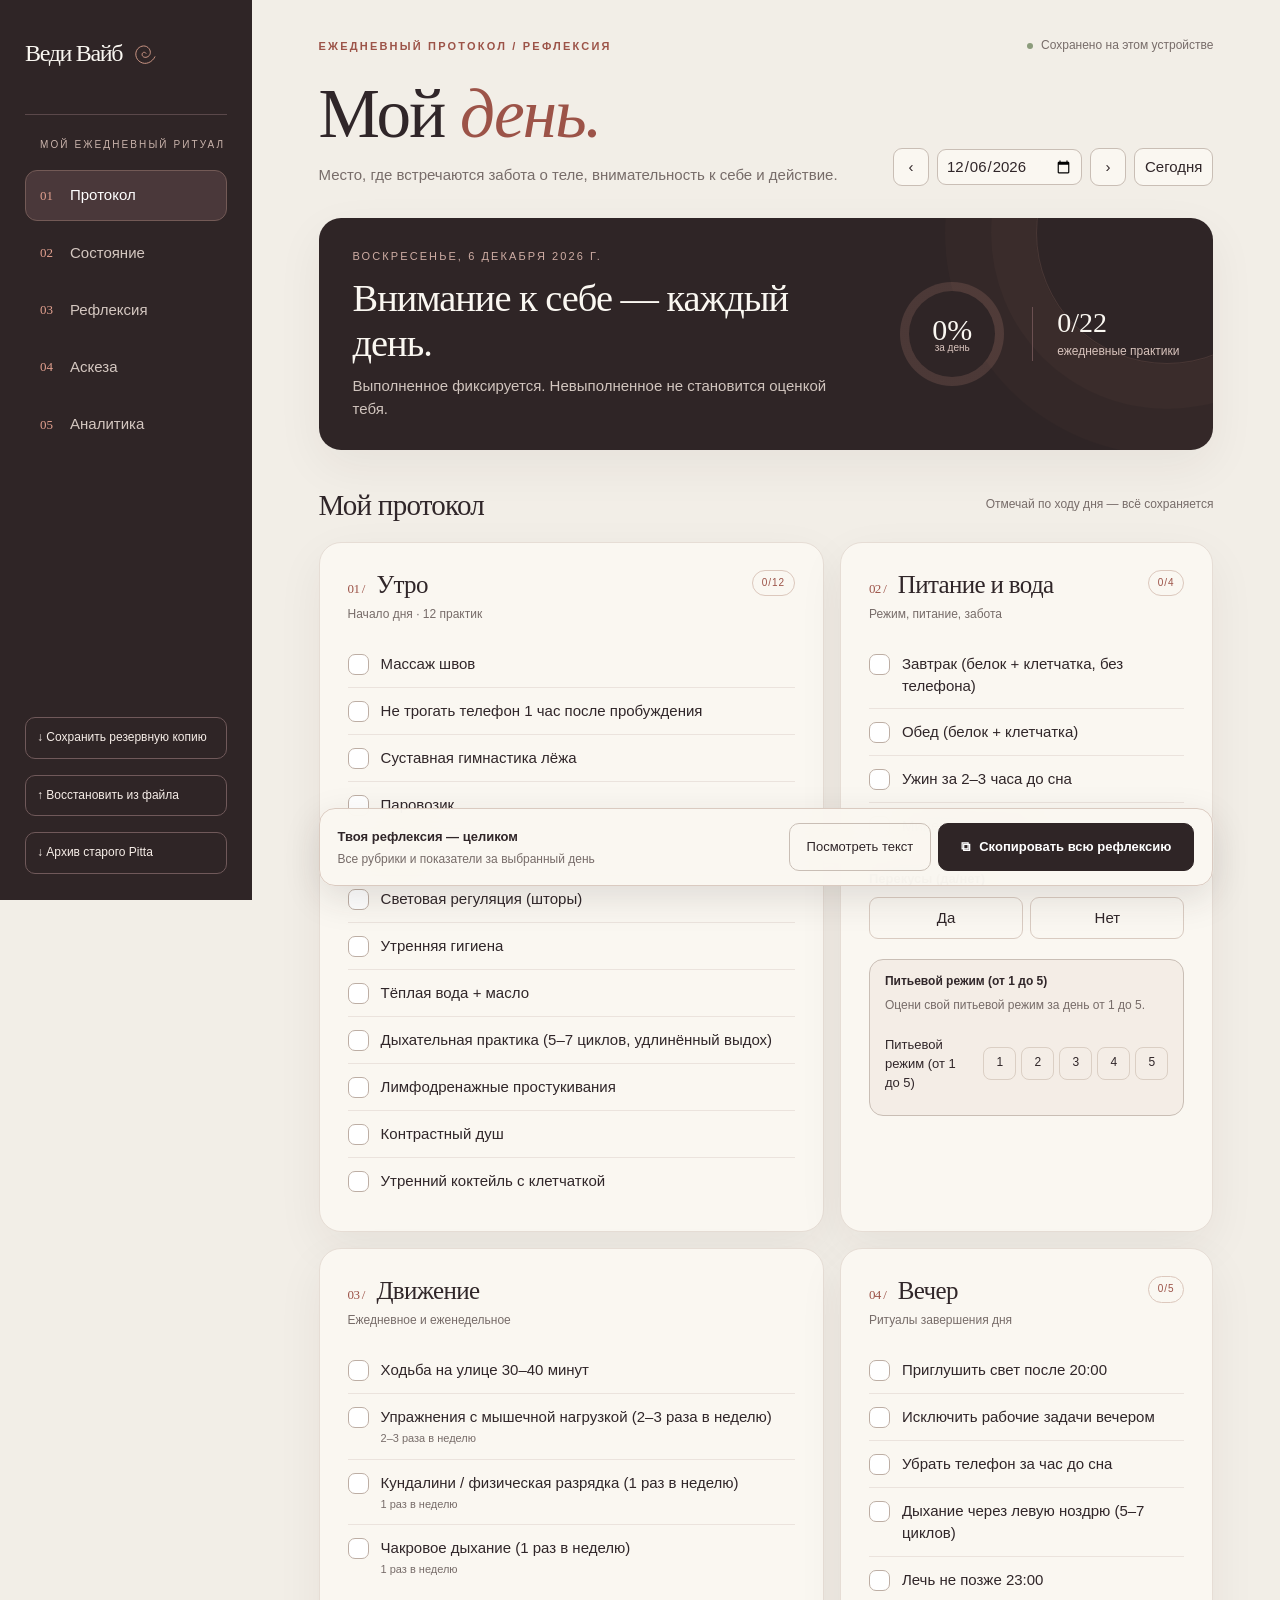
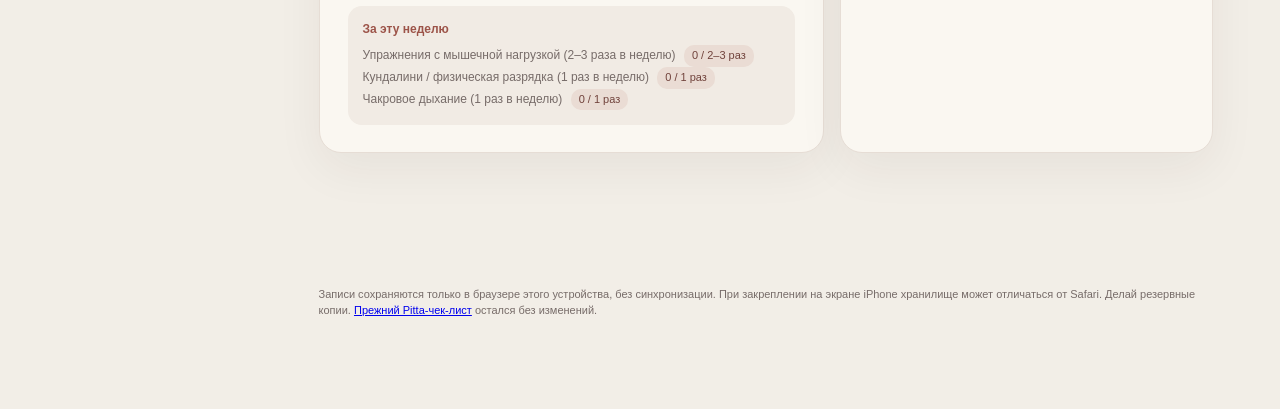
==== commit aa9e66aa: "fix(moy-den): remove inaccurate no-penalty wording" ====
--- a/moy-den/index.html
+++ b/moy-den/index.html
@@ -154,7 +154,7 @@
 function refreshStats(){let rec=day(),eligible=applicableTasks(dailyTasks,date,rec.checks),total=eligible.length,done=eligible.filter(([id])=>rec.checks[id]===true).length,pct=Math.round(done/total*100);
 $('morningCountLabel').textContent='Начало дня · '+applicableTasks(CATS.morning,date,rec.checks).length+' практик';$('dailyDone').textContent=done+'/'+total;$('progressPercent').textContent=pct+'%';$('progressRing').style.background=`conic-gradient(var(--rose) ${pct*3.6}deg,rgba(226,160,143,.16) 0)`;
 for(let cat of ['morning','food','evening']){let tasks=applicableTasks(CATS[cat],date,rec.checks);$(cat+'Stat').textContent=tasks.filter(([id])=>rec.checks[id]===true).length+'/'+tasks.length}
-$('weeklyStatus').innerHTML='<div class="weekly-head">За эту неделю · без штрафа за дни отдыха</div>'+CATS.move.slice(1).map(([id,name],idx)=>`<div class="weekly-row">${escapeHTML(name)} <span class="chip">${weekCount(id)} ${idx===0?'/ 2–3':'/ 1'} раз</span></div>`).join('');
+$('weeklyStatus').innerHTML='<div class="weekly-head">За эту неделю</div>'+CATS.move.slice(1).map(([id,name],idx)=>`<div class="weekly-row">${escapeHTML(name)} <span class="chip">${weekCount(id)} ${idx===0?'/ 2–3':'/ 1'} раз</span></div>`).join('');
 const afterBase=Object.entries(db.records).filter(([stamp,rec])=>stamp>='2026-10-17'&&rec.ascesis?.mantra===true).length;const mantraCount=35+afterBase;$('mantraCounter').textContent=String(mantraCount);$('mantraLine').style.width=Math.min(100,mantraCount/45*100)+'%';$('mantraExplanation').textContent=mantraCount>=45?'Цель достигнута. Аскеза завершена.':'Историческая цель: 45 выполнений; по архивным отметкам '+mantraCount+'/45.';
 
 
